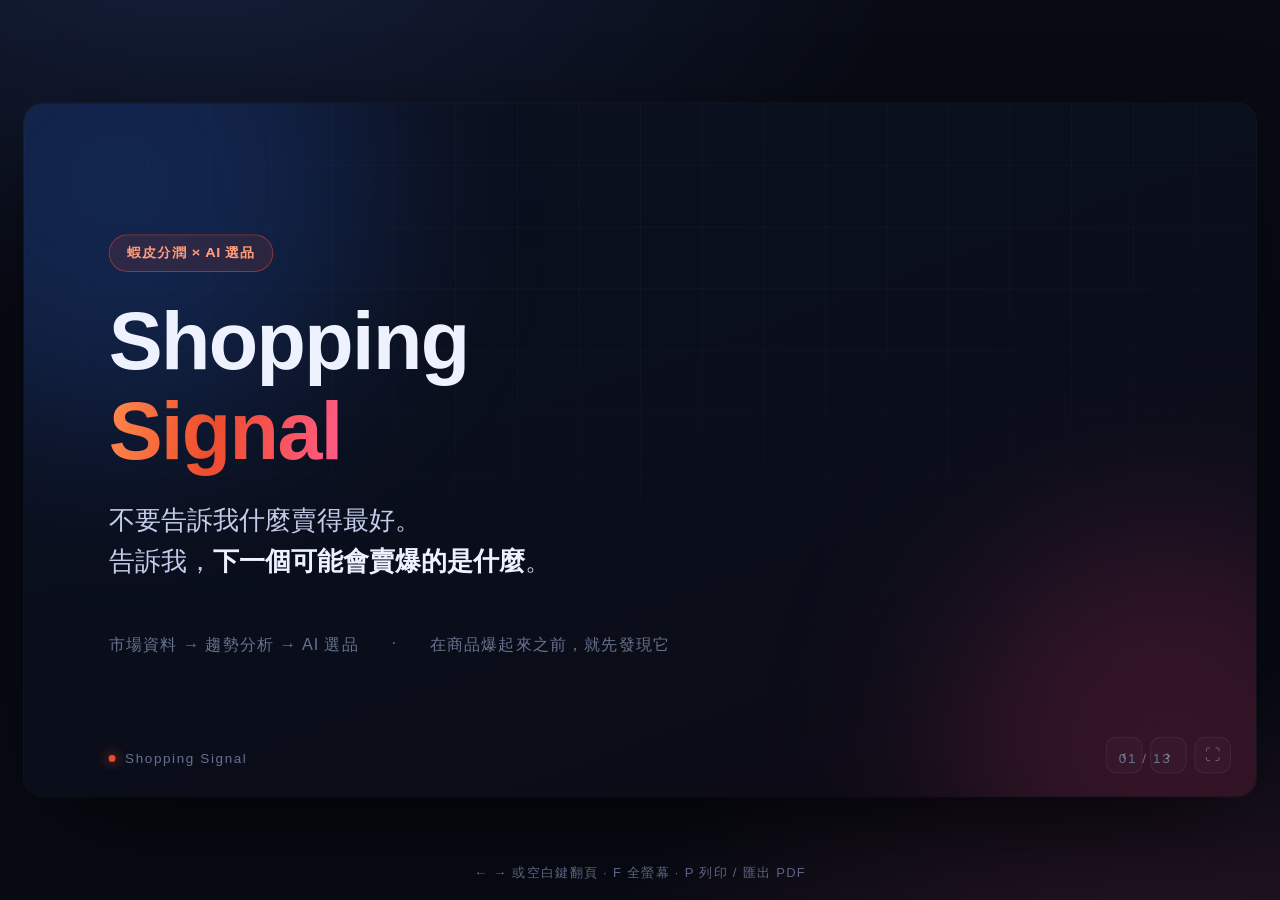
==== index.html @ 74508d76 "initial project" ====
<!DOCTYPE html>
<html lang="zh-Hant">
<head>
<meta charset="UTF-8">
<meta name="viewport" content="width=device-width, initial-scale=1.0">
<title>Shopping Signal — 在商品爆起來之前，就先發現它</title>
<style>
  :root{
    --ink:#080b14;
    --ink-2:#0f1424;
    --line:rgba(255,255,255,.10);
    --line-2:rgba(255,255,255,.18);
    --tx:#eef2ff;
    --tx-2:#9aa6c4;
    --tx-3:#66718d;
    --orange:#ee4d2d;
    --orange-2:#ff7a45;
    --cyan:#4cc9f0;
    --green:#3ddc97;
    --violet:#8b7bff;
    --gold:#ffc247;
  }
  *{margin:0;padding:0;box-sizing:border-box;}
  html,body{height:100%;}
  body{
    background:radial-gradient(1200px 700px at 15% -10%, #16203c 0%, transparent 60%),
               radial-gradient(1000px 600px at 90% 110%, #2a1526 0%, transparent 55%),
               var(--ink);
    color:var(--tx);
    font-family:"PingFang TC","Noto Sans TC","Microsoft JhengHei","Segoe UI",sans-serif;
    overflow:hidden;
    -webkit-font-smoothing:antialiased;
  }

  /* ================= 舞台縮放 ================= */
  #viewport{position:fixed;inset:0;display:grid;place-items:center;}
  #stage{
    position:relative;width:1280px;height:720px;
    transform-origin:center center;
    background:linear-gradient(160deg,#0b1120 0%,#0a0e1b 55%,#0d0a14 100%);
    border-radius:20px;
    overflow:hidden;
    box-shadow:0 40px 120px -30px rgba(0,0,0,.9), 0 0 0 1px rgba(255,255,255,.06);
  }

  /* 背景裝飾 */
  #stage::before{
    content:"";position:absolute;inset:0;pointer-events:none;
    background-image:linear-gradient(rgba(255,255,255,.028) 1px,transparent 1px),
                     linear-gradient(90deg,rgba(255,255,255,.028) 1px,transparent 1px);
    background-size:64px 64px;
    mask-image:radial-gradient(120% 100% at 50% 0%,#000 30%,transparent 85%);
    -webkit-mask-image:radial-gradient(120% 100% at 50% 0%,#000 30%,transparent 85%);
  }
  .glow{position:absolute;border-radius:50%;filter:blur(90px);pointer-events:none;opacity:.5;}
  .glow.a{width:520px;height:520px;left:-160px;top:-180px;background:#1b3a7a;}
  .glow.b{width:460px;height:460px;right:-140px;bottom:-180px;background:#5c1f3a;}

  /* ================= 投影片 ================= */
  .slide{
    position:absolute;inset:0;padding:74px 88px 84px;
    display:flex;flex-direction:column;justify-content:center;
    opacity:0;visibility:hidden;
    transform:translateY(24px) scale(.995);
    transition:opacity .45s ease, transform .6s cubic-bezier(.2,.8,.2,1), visibility .45s;
  }
  .slide.active{opacity:1;visibility:visible;transform:none;}
  .slide.active [data-anim]{animation:rise .62s cubic-bezier(.2,.8,.2,1) both;}
  @keyframes rise{from{opacity:0;transform:translateY(18px);}to{opacity:1;transform:none;}}
  [data-anim]{opacity:0;}

  /* 文字元件 */
  .kicker{
    display:inline-flex;align-items:center;gap:10px;
    font-size:15px;letter-spacing:.22em;color:var(--cyan);
    text-transform:uppercase;font-weight:600;margin-bottom:22px;
  }
  .kicker::before{content:"";width:26px;height:2px;background:var(--cyan);border-radius:2px;}
  h1{font-size:74px;line-height:1.1;letter-spacing:-.02em;font-weight:800;}
  h2{font-size:50px;line-height:1.2;letter-spacing:-.01em;font-weight:800;margin-bottom:18px;}
  h3{font-size:24px;font-weight:700;line-height:1.4;}
  p{font-size:22px;line-height:1.75;color:var(--tx-2);}
  .lead{font-size:26px;color:#cdd6f0;line-height:1.7;}
  .hl{color:var(--tx);font-weight:700;}
  .o{color:var(--orange-2);}
  .c{color:var(--cyan);}
  .g{color:var(--green);}
  .grad{background:linear-gradient(100deg,#ff8a4c,#ee4d2d 45%,#ff5c8a);-webkit-background-clip:text;background-clip:text;color:transparent;}
  .grad2{background:linear-gradient(100deg,#7ee0ff,#8b7bff);-webkit-background-clip:text;background-clip:text;color:transparent;}

  /* ================= 封面 ================= */
  .cover{align-items:flex-start;}
  .cover h1{font-size:84px;}
  .cover .sub{margin-top:26px;font-size:27px;color:#c3cdea;line-height:1.6;max-width:900px;}
  .badge{
    display:inline-block;padding:9px 18px;border-radius:999px;font-size:15px;font-weight:700;
    border:1px solid rgba(238,77,45,.5);background:rgba(238,77,45,.12);color:#ff9d7a;letter-spacing:.04em;
  }
  .cover .foot{margin-top:52px;display:flex;gap:34px;color:var(--tx-3);font-size:17px;letter-spacing:.05em;}

  /* ================= 分潤四步 ================= */
  .flow{display:flex;align-items:stretch;gap:0;margin-top:14px;}
  .step{
    flex:1;position:relative;padding:30px 24px;border-radius:18px;
    background:linear-gradient(180deg,rgba(255,255,255,.06),rgba(255,255,255,.015));
    border:1px solid var(--line);
  }
  .step .n{font-size:14px;font-weight:700;color:var(--tx-3);letter-spacing:.2em;margin-bottom:12px;}
  .step .t{font-size:25px;font-weight:800;margin-bottom:8px;}
  .step .d{font-size:16px;color:var(--tx-2);line-height:1.6;}
  .step.pay{background:linear-gradient(180deg,rgba(238,77,45,.22),rgba(238,77,45,.06));border-color:rgba(238,77,45,.45);}
  .arrow{display:grid;place-items:center;width:52px;color:var(--tx-3);font-size:24px;flex:0 0 52px;}

  /* ================= 卡片格 ================= */
  .grid{display:grid;gap:18px;margin-top:6px;}
  .g2{grid-template-columns:1fr 1fr;}
  .g3{grid-template-columns:repeat(3,1fr);}
  .g4{grid-template-columns:repeat(4,1fr);}
  .card{
    padding:26px 26px;border-radius:18px;border:1px solid var(--line);
    background:linear-gradient(180deg,rgba(255,255,255,.055),rgba(255,255,255,.012));
  }
  .card .ico{font-size:26px;margin-bottom:14px;display:block;}
  .card h3{margin-bottom:8px;font-size:22px;}
  .card p{font-size:16.5px;line-height:1.65;}
  .card.no .t{font-size:24px;font-weight:800;color:#ffb4a2;margin-bottom:8px;}
  .card.no p{font-size:16px;}

  .vs{display:grid;grid-template-columns:1fr 74px 1fr;align-items:center;gap:0;}
  .colbox{padding:28px;border-radius:18px;border:1px solid var(--line);background:rgba(255,255,255,.03);}
  .colbox.win{border-color:rgba(61,220,151,.4);background:linear-gradient(180deg,rgba(61,220,151,.12),rgba(61,220,151,.02));}
  .colbox h3{margin-bottom:16px;font-size:19px;letter-spacing:.06em;color:var(--tx-2);text-transform:uppercase;}
  .colbox.win h3{color:var(--green);}
  .chain{display:flex;flex-wrap:wrap;gap:10px;}
  .chip{padding:8px 14px;border-radius:10px;font-size:16px;background:rgba(255,255,255,.06);border:1px solid var(--line);color:#d6def5;}
  .chip.dim{color:var(--tx-3);background:transparent;border-style:dashed;}
  .chip.hot{background:rgba(238,77,45,.16);border-color:rgba(238,77,45,.45);color:#ffab8f;}
  .chip.ok{background:rgba(61,220,151,.14);border-color:rgba(61,220,151,.4);color:#8ff0c6;}

  /* ================= 訊號卡 ================= */
  .signal{
    margin-top:10px;display:grid;grid-template-columns:1.05fr 1fr;gap:22px;
  }
  .sig-left{
    padding:30px 32px;border-radius:20px;border:1px solid rgba(238,77,45,.35);
    background:linear-gradient(160deg,rgba(238,77,45,.16),rgba(255,255,255,.02));
  }
  .sig-left .tag{font-size:14px;letter-spacing:.2em;color:#ff9d7a;font-weight:700;margin-bottom:14px;}
  .sig-left .prod{font-size:38px;font-weight:800;margin-bottom:6px;}
  .sig-left .meta{font-size:17px;color:var(--tx-2);}
  .trend{margin-top:24px;display:flex;align-items:flex-end;gap:12px;}
  .trend .big{font-size:56px;font-weight:800;line-height:1;color:#ff8a5c;}
  .trend .unit{font-size:16px;color:var(--tx-2);padding-bottom:8px;line-height:1.4;}
  .sig-right{display:grid;gap:12px;}
  .sig-row{
    display:flex;align-items:center;gap:16px;padding:16px 20px;border-radius:14px;
    border:1px solid var(--line);background:rgba(255,255,255,.035);
  }
  .sig-row .em{font-size:22px;width:30px;text-align:center;}
  .sig-row .k{font-size:17px;color:var(--tx);flex:1;font-weight:600;}
  .sig-row .v{font-size:15.5px;font-weight:700;padding:5px 12px;border-radius:8px;white-space:nowrap;}
  .v.up{background:rgba(238,77,45,.18);color:#ff9d7a;}
  .v.good{background:rgba(61,220,151,.16);color:#8ff0c6;}
  .v.low{background:rgba(76,201,240,.15);color:#9fe4ff;}
  .v.fit{background:rgba(255,194,71,.16);color:#ffd98a;}
  .spark{margin-top:6px;}

  /* ================= 大標語 ================= */
  .statement{align-items:flex-start;justify-content:center;}
  .statement .q{font-size:60px;line-height:1.28;font-weight:800;letter-spacing:-.02em;}
  .statement .q .keep{color:var(--tx-3);font-weight:600;display:block;font-size:44px;margin-bottom:10px;}
  .rule{width:96px;height:6px;border-radius:6px;background:linear-gradient(90deg,var(--orange),var(--violet));margin:34px 0 0;}

  /* 時間軸 */
  .timeline{margin-top:18px;position:relative;height:300px;}
  .tl-axis{position:absolute;left:0;right:0;bottom:44px;height:1px;background:var(--line-2);}
  .tl-mark{position:absolute;bottom:0;transform:translateX(-50%);text-align:center;width:200px;}
  .tl-dot{width:14px;height:14px;border-radius:50%;margin:0 auto 26px;position:relative;top:-7px;}
  .tl-mark .lbl{font-size:16px;font-weight:700;color:#d6def5;margin-bottom:6px;}
  .tl-mark .sub{font-size:13.5px;color:var(--tx-3);line-height:1.5;}
  .tl-now .lbl{color:var(--green);}
  .tl-now .dot-ring{position:absolute;left:50%;transform:translateX(-50%);bottom:37px;width:38px;height:38px;border-radius:50%;border:2px solid rgba(61,220,151,.5);animation:pulse 2.2s infinite;}
  @keyframes pulse{0%{transform:translateX(-50%) scale(.7);opacity:.9}70%{transform:translateX(-50%) scale(1.5);opacity:0}100%{opacity:0}}

  /* 數字大視覺 */
  .bignum{display:flex;align-items:baseline;gap:18px;margin:6px 0 10px;}
  .bignum .n{font-size:110px;font-weight:800;line-height:.95;letter-spacing:-.03em;
    background:linear-gradient(100deg,#ffffff,#93a4cf);-webkit-background-clip:text;background-clip:text;color:transparent;}
  .bignum .u{font-size:24px;color:var(--tx-2);font-weight:600;}

  /* ================= 頁尾 / 進度 ================= */
  #bar{position:absolute;left:0;top:0;height:3px;background:linear-gradient(90deg,var(--orange),var(--violet),var(--cyan));width:0;transition:width .4s ease;z-index:30;}
  .hud{position:absolute;left:88px;right:88px;bottom:32px;display:flex;justify-content:space-between;
       align-items:center;font-size:14px;color:var(--tx-3);letter-spacing:.12em;z-index:20;}
  .hud .brand{display:flex;align-items:center;gap:10px;}
  .hud .dot{width:7px;height:7px;border-radius:50%;background:var(--orange);box-shadow:0 0 12px var(--orange);}
  #nav{position:absolute;right:26px;bottom:24px;display:flex;gap:8px;z-index:40;opacity:.35;transition:opacity .25s;}
  #nav:hover{opacity:1;}
  #nav button{
    width:38px;height:38px;border-radius:11px;border:1px solid var(--line-2);cursor:pointer;
    background:rgba(255,255,255,.06);color:var(--tx);font-size:16px;display:grid;place-items:center;
    transition:background .2s,transform .2s;
  }
  #nav button:hover{background:rgba(255,255,255,.16);transform:translateY(-1px);}
  #hint{position:fixed;left:50%;bottom:18px;transform:translateX(-50%);font-size:13px;color:#5a6382;letter-spacing:.1em;}

  /* 橫向長條對比 */
  .bars{display:grid;gap:16px;margin-top:8px;}
  .bar-row{display:grid;grid-template-columns:230px 1fr 92px;align-items:center;gap:20px;}
  .bar-row .nm{font-size:18px;font-weight:600;}
  .bar-track{height:16px;border-radius:9px;background:rgba(255,255,255,.07);overflow:hidden;}
  .bar-fill{height:100%;border-radius:9px;}
  .bar-row .vl{font-size:17px;font-weight:700;text-align:right;}

  /* ================= 列印 / 匯出 PDF：一頁一張投影片 ================= */
  @media print{
    @page{ size:1280px 720px; margin:0; }
    html,body{
      overflow:visible;background:#0b1120;width:1280px;
      -webkit-print-color-adjust:exact;print-color-adjust:exact;
    }
    #viewport{position:static;display:block;}
    #stage{
      transform:none !important;border-radius:0;box-shadow:none;
      width:1280px;height:auto;overflow:visible;
      background:linear-gradient(160deg,#0b1120 0%,#0a0e1b 55%,#0d0a14 100%);
      counter-reset:pg;
    }
    #stage::before{display:none;}
    .glow{display:none;}
    .slide{
      position:relative;inset:auto;display:flex;
      width:1280px;height:720px;padding:74px 88px 84px;
      opacity:1;visibility:visible;transform:none;
      background:radial-gradient(900px 520px at 12% -10%,rgba(27,58,122,.55) 0%,transparent 62%),
                 radial-gradient(760px 460px at 92% 112%,rgba(92,31,58,.5) 0%,transparent 58%),
                 linear-gradient(160deg,#0b1120 0%,#0a0e1b 55%,#0d0a14 100%);
      break-after:page;page-break-after:always;
      counter-increment:pg;
    }
    .slide:last-of-type{break-after:auto;page-break-after:auto;}
    .slide::after{
      content:"Shopping Signal  ·  " counter(pg,decimal-leading-zero) " / 13";
      position:absolute;left:88px;bottom:32px;
      font-size:14px;color:#66718d;letter-spacing:.12em;
    }
    [data-anim]{opacity:1 !important;animation:none !important;}
    .tl-now .dot-ring{display:none;}
    #nav,#hint,#bar,.hud{display:none;}
  }
</style>
</head>
<body>
<div id="viewport">
  <div id="stage">
    <div class="glow a"></div><div class="glow b"></div>
    <div id="bar"></div>

    <!-- ========== 1. 封面 ========== -->
    <section class="slide active cover">
      <div data-anim style="animation-delay:.02s"><span class="badge">蝦皮分潤 × AI 選品</span></div>
      <h1 data-anim style="animation-delay:.10s;margin-top:26px;">Shopping<br><span class="grad">Signal</span></h1>
      <p class="sub" data-anim style="animation-delay:.20s;">
        不要告訴我什麼賣得最好。<br>
        告訴我，<span class="hl">下一個可能會賣爆的是什麼</span>。
      </p>
      <div class="foot" data-anim style="animation-delay:.30s">
        <span>市場資料 → 趨勢分析 → AI 選品</span>
        <span>·</span>
        <span>在商品爆起來之前，就先發現它</span>
      </div>
    </section>

    <!-- ========== 2. 蝦皮分潤是什麼 ========== -->
    <section class="slide">
      <div class="kicker" data-anim style="animation-delay:.02s">01 / 什麼是蝦皮分潤</div>
      <h2 data-anim style="animation-delay:.08s">概念其實很簡單：<span class="grad">分享，就能分潤</span></h2>
      <div class="flow">
        <div class="step" data-anim style="animation-delay:.16s">
          <div class="n">STEP 1</div><div class="t">找到商品</div>
          <div class="d">從蝦皮海量商品中，挑出你要推的東西。</div>
        </div>
        <div class="arrow" data-anim style="animation-delay:.22s">→</div>
        <div class="step" data-anim style="animation-delay:.24s">
          <div class="n">STEP 2</div><div class="t">分享商品</div>
          <div class="d">透過社群、短影音、網站、部落格分享出去。</div>
        </div>
        <div class="arrow" data-anim style="animation-delay:.30s">→</div>
        <div class="step" data-anim style="animation-delay:.32s">
          <div class="n">STEP 3</div><div class="t">消費者購買</div>
          <div class="d">消費者透過你的推廣連結完成訂單。</div>
        </div>
        <div class="arrow" data-anim style="animation-delay:.38s">→</div>
        <div class="step pay" data-anim style="animation-delay:.40s">
          <div class="n">STEP 4</div><div class="t o">獲得分潤</div>
          <div class="d">符合條件的訂單，就能拿到佣金。</div>
        </div>
      </div>
      <p data-anim style="animation-delay:.50s;margin-top:30px;font-size:19px;">
        你不需要自己進貨、不需要囤貨，也不需要處理出貨與客服 —— 只要<span class="hl">把好商品分享給對的人</span>。
      </p>
    </section>

    <!-- ========== 3. 你不用做的事 ========== -->
    <section class="slide">
      <div class="kicker" data-anim style="animation-delay:.02s">01 / 入場門檻</div>
      <h2 data-anim style="animation-delay:.08s">這門生意，<span class="c">沒有倉庫問題</span></h2>
      <div class="grid g4" style="margin-top:10px;">
        <div class="card no" data-anim style="animation-delay:.14s"><span class="ico">📦</span><div class="t">不用進貨</div><p>沒有前期備貨資金壓力。</p></div>
        <div class="card no" data-anim style="animation-delay:.20s"><span class="ico">🏬</span><div class="t">不用囤貨</div><p>不用租空間、不承擔庫存風險。</p></div>
        <div class="card no" data-anim style="animation-delay:.26s"><span class="ico">🚚</span><div class="t">不用出貨</div><p>物流與包裝都是平台的事。</p></div>
        <div class="card no" data-anim style="animation-delay:.32s"><span class="ico">💬</span><div class="t">不用客服</div><p>退換貨、售後不用你出面。</p></div>
      </div>
      <div class="colbox win" data-anim style="animation-delay:.40s;margin-top:26px;padding:24px 28px;">
        <h3 style="margin-bottom:10px;">你真正要做的事</h3>
        <p style="font-size:21px;color:#d8f6ea;">選對商品 ，然後把它變成<span class="hl">有人想看、想買的內容</span>。</p>
      </div>
    </section>

    <!-- ========== 4. 真正的困難 ========== -->
    <section class="slide">
      <div class="kicker" data-anim style="animation-delay:.02s">02 / 真正的問題</div>
      <h2 data-anim style="animation-delay:.08s">但真正困難的，<br>不是「分享連結」</h2>
      <p class="lead" data-anim style="animation-delay:.18s;margin-top:16px;">
        蝦皮上有<span class="hl">大量商品</span>，而且每天都在增加。
      </p>
      <div class="bignum" data-anim style="animation-delay:.28s">
        <span class="n">數百 · 上千</span>
        <span class="u">同樣都是藍牙耳機，就有這麼多選擇</span>
      </div>
      <div class="grid g3" style="margin-top:12px;">
        <div class="card" data-anim style="animation-delay:.36s"><p>同樣的關鍵字，<br>每個人搜到的結果都不一樣。</p></div>
        <div class="card" data-anim style="animation-delay:.42s"><p>銷量、價格、佣金、評價，<br>隨時都在變動。</p></div>
        <div class="card" data-anim style="animation-delay:.48s"><p>你花在「挑選」的時間，<br>比做內容還多。</p></div>
      </div>
    </section>

    <!-- ========== 5. 到底要推哪一個 ========== -->
    <section class="slide">
      <div class="kicker" data-anim style="animation-delay:.02s">02 / 真正的問題</div>
      <h2 data-anim style="animation-delay:.08s">所以真正的問題是：<span class="grad">到底要推哪一個？</span></h2>
      <p data-anim style="animation-delay:.16s;font-size:20px;margin-bottom:8px;">每一次選品，其實都在回答這幾個判斷題。</p>
      <div class="grid g3">
        <div class="card" data-anim style="animation-delay:.20s"><span class="ico">🔥</span><h3>哪些正在變熱門？</h3><p>最近的討論與搜尋熱度往哪走。</p></div>
        <div class="card" data-anim style="animation-delay:.25s"><span class="ico">📈</span><h3>哪些銷量在快速成長？</h3><p>不是「賣很多」，而是「正在加速」。</p></div>
        <div class="card" data-anim style="animation-delay:.30s"><span class="ico">🏷️</span><h3>哪些價格有競爭力？</h3><p>同類型商品中，值不值得被推薦。</p></div>
        <div class="card" data-anim style="animation-delay:.35s"><span class="ico">💰</span><h3>哪些佣金值得推？</h3><p>分潤條件好不好，決定投入的價值。</p></div>
        <div class="card" data-anim style="animation-delay:.40s"><span class="ico">⚔️</span><h3>哪些競爭還沒那麼激烈？</h3><p>有多少創作者已經在搶同一個品。</p></div>
        <div class="card" data-anim style="animation-delay:.45s"><span class="ico">🔎</span><h3>現在大家在搜尋什麼？</h3><p>需求正在形成，還是已經飽和。</p></div>
      </div>
    </section>

    <!-- ========== 6. 盲點 ========== -->
    <section class="slide">
      <div class="kicker" data-anim style="animation-delay:.02s">03 / 常見盲點</div>
      <h2 data-anim style="animation-delay:.08s">挑「目前賣最多的商品」<br>等於<span class="o">直接走進紅海</span></h2>
      <div class="vs" style="margin-top:6px;">
        <div class="colbox" data-anim style="animation-delay:.18s">
          <h3>跟著排行榜走</h3>
          <div class="chain">
            <span class="chip dim">已經很多人推</span>
            <span class="chip dim">內容同質化</span>
            <span class="chip dim">流量成本高</span>
            <span class="chip dim">只能拚價格</span>
          </div>
          <p style="margin-top:18px;font-size:17px;">你看到它很熱的時候，競爭者早就都到了。</p>
        </div>
        <div class="arrow" data-anim style="animation-delay:.26s">→</div>
        <div class="colbox win" data-anim style="animation-delay:.30s">
          <h3>看趨勢找機會</h3>
          <div class="chain">
            <span class="chip ok">熱度剛起</span>
            <span class="chip ok">供給還少</span>
            <span class="chip ok">內容還沒人做</span>
            <span class="chip ok">分潤條件好</span>
          </div>
          <p style="margin-top:18px;font-size:17px;">在別人還在觀望時，你已經先卡好位置。</p>
        </div>
      </div>
      <p data-anim style="animation-delay:.40s;margin-top:26px;font-size:22px;color:#cdd6f0;">
        真正有價值的是：<span class="g hl">在商品爆起來之前，就先發現它。</span>
      </p>
    </section>

    <!-- ========== 7. 時間軸 ========== -->
    <section class="slide">
      <div class="kicker" data-anim style="animation-delay:.02s">03 / 時機</div>
      <h2 data-anim style="animation-delay:.08s">爆紅之前，有一段<span class="g">沒人注意的黃金期</span></h2>
      <div class="timeline" data-anim style="animation-delay:.16s">
        <svg viewBox="0 0 1000 300" preserveAspectRatio="none" style="position:absolute;left:0;top:0;width:100%;height:300px;">
          <defs>
            <linearGradient id="curve" x1="0" y1="0" x2="1" y2="0">
              <stop offset="0%" stop-color="#4cc9f0" stop-opacity=".25"/>
              <stop offset="45%" stop-color="#3ddc97"/>
              <stop offset="100%" stop-color="#ee4d2d"/>
            </linearGradient>
            <linearGradient id="fill" x1="0" y1="0" x2="0" y2="1">
              <stop offset="0%" stop-color="#3ddc97" stop-opacity=".28"/>
              <stop offset="100%" stop-color="#3ddc97" stop-opacity="0"/>
            </linearGradient>
          </defs>
          <path d="M0,268 C160,262 250,240 380,214 C500,190 560,120 700,74 C810,38 900,22 1000,14 L1000,290 L0,290 Z" fill="url(#fill)"/>
          <path d="M0,268 C160,262 250,240 380,214 C500,190 560,120 700,74 C810,38 900,22 1000,14"
                fill="none" stroke="url(#curve)" stroke-width="4" stroke-linecap="round"/>
        </svg>
        <div class="tl-axis"></div>
        <div class="tl-mark" style="left:14%;">
          <div class="tl-dot" style="background:#4a5570;"></div>
          <div class="lbl">沒人討論</div><div class="sub">需求還沒成形</div>
        </div>
        <div class="tl-mark tl-now" style="left:40%;">
          <div class="dot-ring"></div>
          <div class="tl-dot" style="background:var(--green);box-shadow:0 0 18px var(--green);"></div>
          <div class="lbl">悄悄升溫 ← 你在這裡</div><div class="sub">熱度上升、競爭還低</div>
        </div>
        <div class="tl-mark" style="left:70%;">
          <div class="tl-dot" style="background:var(--gold);"></div>
          <div class="lbl">開始爆紅</div><div class="sub">內容紅利快速放大</div>
        </div>
        <div class="tl-mark" style="left:94%;">
          <div class="tl-dot" style="background:var(--orange);"></div>
          <div class="lbl">人人都在推</div><div class="sub">只剩價格競爭</div>
        </div>
      </div>
      <p data-anim style="animation-delay:.30s;font-size:20px;">
        選品的價值，不在於「現在多熱」，而在於<span class="hl">你在曲線的哪一段進場</span>。
      </p>
    </section>

    <!-- ========== 8. Shopping Signal 是什麼 ========== -->
    <section class="slide">
      <div class="kicker" data-anim style="animation-delay:.02s">04 / 解法</div>
      <h2 data-anim style="animation-delay:.08s">Shopping Signal：<br>讓 AI 幫你找出<span class="grad2">值得推的商品</span></h2>
      <div class="grid g2" style="margin-top:10px;">
        <div class="card" data-anim style="animation-delay:.18s">
          <span class="ico">🔍</span><h3>它不只是搜尋蝦皮商品</h3>
          <p>如果只是把商品列出來，你還是得自己做判斷。</p>
        </div>
        <div class="card" data-anim style="animation-delay:.24s">
          <span class="ico">📡</span><h3>它把資料轉換成訊號</h3>
          <p>把大量商品資料，變成<span class="hl">可以採取行動的訊號</span>。</p>
        </div>
      </div>
      <div class="colbox win" data-anim style="animation-delay:.32s;margin-top:22px;padding:26px 30px;">
        <div class="chain">
          <span class="chip">商品資料</span><span class="chip">趨勢變化</span><span class="chip">銷量成長</span>
          <span class="chip">價格定位</span><span class="chip">分潤條件</span><span class="chip">競爭密度</span>
          <span class="chip hot">→ 可執行的選品建議</span>
        </div>
      </div>
    </section>

    <!-- ========== 9. 訊號長什麼樣 ========== -->
    <section class="slide">
      <div class="kicker" data-anim style="animation-delay:.02s">04 / 訊號長什麼樣</div>
      <h2 data-anim style="animation-delay:.08s;font-size:42px;">例如系統發現：<span class="hl">這個品近 7 天熱度快速上升</span></h2>
      <div class="signal">
        <div class="sig-left" data-anim style="animation-delay:.16s">
          <div class="tag">TRENDING SIGNAL</div>
          <div class="prod">折疊式隨身風扇</div>
          <div class="meta">近 7 天熱度快速上升</div>
          <div class="trend">
            <span class="big">↑ 42%</span>
            <span class="unit">7 日熱度成長<br>同類商品平均 +6%</span>
          </div>
          <svg class="spark" viewBox="0 0 320 70" preserveAspectRatio="none" style="width:100%;height:70px;margin-top:14px;">
            <defs><linearGradient id="sg" x1="0" y1="0" x2="1" y2="0">
              <stop offset="0%" stop-color="#ff7a45" stop-opacity=".3"/><stop offset="100%" stop-color="#ff7a45"/>
            </linearGradient></defs>
            <path d="M0,60 C40,58 60,50 90,44 C130,36 150,40 180,28 C215,14 250,16 320,4"
                  fill="none" stroke="url(#sg)" stroke-width="3.5" stroke-linecap="round"/>
          </svg>
        </div>
        <div class="sig-right">
          <div class="sig-row" data-anim style="animation-delay:.24s"><span class="em">🔥</span><span class="k">Trending</span><span class="v up">↑ 42%</span></div>
          <div class="sig-row" data-anim style="animation-delay:.29s"><span class="em">📈</span><span class="k">銷量持續成長</span><span class="v up">加速中</span></div>
          <div class="sig-row" data-anim style="animation-delay:.34s"><span class="em">💰</span><span class="k">分潤條件良好</span><span class="v good">值得推</span></div>
          <div class="sig-row" data-anim style="animation-delay:.39s"><span class="em">⚔️</span><span class="k">推廣競爭仍低</span><span class="v low">低</span></div>
          <div class="sig-row" data-anim style="animation-delay:.44s"><span class="em">🎯</span><span class="k">適合短影音內容</span><span class="v fit">高契合</span></div>
        </div>
      </div>
      <p data-anim style="animation-delay:.52s;margin-top:22px;font-size:20px;">
        你看到的就不再只是一堆商品，而是 —— <span class="g hl">現在什麼值得推。</span>
      </p>
    </section>

    <!-- ========== 10. 選品判斷可視化 ========== -->
    <section class="slide">
      <div class="kicker" data-anim style="animation-delay:.02s">04 / 為什麼是訊號</div>
      <h2 data-anim style="animation-delay:.08s">把「靠感覺」的判斷，變成<span class="c">看得見的分數</span></h2>
      <div class="bars">
        <div class="bar-row" data-anim style="animation-delay:.16s">
          <span class="nm">🔥 搜尋 / 討論熱度</span>
          <span class="bar-track"><span class="bar-fill" style="width:42%;background:linear-gradient(90deg,#ff7a45,#ee4d2d);"></span></span>
          <span class="vl o">上升中</span>
        </div>
        <div class="bar-row" data-anim style="animation-delay:.22s">
          <span class="nm">📈 銷量成長動能</span>
          <span class="bar-track"><span class="bar-fill" style="width:58%;background:linear-gradient(90deg,#7ee0ff,#4cc9f0);"></span></span>
          <span class="vl c">強</span>
        </div>
        <div class="bar-row" data-anim style="animation-delay:.28s">
          <span class="nm">💰 分潤吸引力</span>
          <span class="bar-track"><span class="bar-fill" style="width:74%;background:linear-gradient(90deg,#8ff0c6,#3ddc97);"></span></span>
          <span class="vl g">高</span>
        </div>
        <div class="bar-row" data-anim style="animation-delay:.34s">
          <span class="nm">⚔️ 推廣競爭密度</span>
          <span class="bar-track"><span class="bar-fill" style="width:22%;background:linear-gradient(90deg,#8b7bff,#5b4bd6);"></span></span>
          <span class="vl" style="color:#b3a8ff;">低</span>
        </div>
        <div class="bar-row" data-anim style="animation-delay:.40s">
          <span class="nm">🎯 內容契合度</span>
          <span class="bar-track"><span class="bar-fill" style="width:81%;background:linear-gradient(90deg,#ffd98a,#ffc247);"></span></span>
          <span class="vl" style="color:#ffd98a;">高</span>
        </div>
      </div>
      <p data-anim style="animation-delay:.50s;margin-top:26px;font-size:20px;">
        五個維度交叉檢查，才能回答「<span class="hl">現在什麼值得推</span>」，而不是「什麼已經很紅」。
      </p>
    </section>

    <!-- ========== 11. 流程對比 ========== -->
    <section class="slide">
      <div class="kicker" data-anim style="animation-delay:.02s">05 / 從找商品到找機會</div>
      <h2 data-anim style="animation-delay:.08s">同一件事，<span class="grad2">兩種做法</span></h2>
      <div class="vs" style="margin-top:10px;">
        <div class="colbox" data-anim style="animation-delay:.18s">
          <h3>傳統做法</h3>
          <div class="chain">
            <span class="chip dim">逛蝦皮</span><span class="chip dim">找商品</span><span class="chip dim">看銷量</span>
            <span class="chip dim">猜什麼會賣</span><span class="chip dim">做內容</span><span class="chip dim">放分潤連結</span>
          </div>
          <p style="margin-top:18px;font-size:17px;">每一步都靠直覺，錯了要等訂單才知道。</p>
        </div>
        <div class="arrow" data-anim style="animation-delay:.26s">→</div>
        <div class="colbox win" data-anim style="animation-delay:.30s">
          <h3>Shopping Signal</h3>
          <div class="chain">
            <span class="chip ok">市場資料</span><span class="chip ok">趨勢分析</span><span class="chip ok">AI 選品</span>
            <span class="chip ok">發現機會</span><span class="chip ok">產生內容</span><span class="chip ok">分潤變現</span>
          </div>
          <p style="margin-top:18px;font-size:17px;">先有訊號，再決定投入 —— 選品變成有依據的決策。</p>
        </div>
      </div>
    </section>

    <!-- ========== 12. 核心概念 ========== -->
    <section class="slide statement">
      <div class="kicker" data-anim style="animation-delay:.02s">核心概念</div>
      <div class="q" data-anim style="animation-delay:.12s">
        <span class="keep">不要告訴我什麼賣得最好。</span>
        告訴我，<span class="grad">下一個可能會賣爆的是什麼。</span>
      </div>
      <div class="rule" data-anim style="animation-delay:.30s"></div>
      <p data-anim style="animation-delay:.38s;margin-top:28px;font-size:21px;">
        讓選品不再只靠感覺，而是透過市場訊號，找到<span class="hl">正在上升、值得推、而且有機會賺錢</span>的商品。
      </p>
    </section>

    <!-- ========== 13. 收尾 ========== -->
    <section class="slide">
      <div class="kicker" data-anim style="animation-delay:.02s">Shopping Signal</div>
      <h2 data-anim style="animation-delay:.08s;font-size:56px;">從「找商品」<br>變成「<span class="grad">找機會</span>」</h2>
      <div class="grid g3" style="margin-top:22px;">
        <div class="card" data-anim style="animation-delay:.18s"><span class="ico">📡</span><h3>看懂訊號</h3><p>熱度、銷量、佣金、競爭、內容契合度。</p></div>
        <div class="card" data-anim style="animation-delay:.24s"><span class="ico">⚡</span><h3>提早進場</h3><p>在商品爆紅之前，就先卡好內容位置。</p></div>
        <div class="card" data-anim style="animation-delay:.30s"><span class="ico">💸</span><h3>穩定變現</h3><p>把選品判斷，變成可重複的分潤流程。</p></div>
      </div>
      <div data-anim style="animation-delay:.42s;margin-top:38px;display:flex;align-items:center;gap:22px;">
        <span class="badge" style="font-size:16px;padding:12px 22px;">現在什麼值得推？</span>
        <span style="color:var(--tx-3);font-size:19px;">讓市場資料回答，而不是靠運氣。</span>
      </div>
    </section>

    <div class="hud">
      <div class="brand"><span class="dot"></span><span>Shopping Signal</span></div>
      <div id="counter">01 / 13</div>
    </div>

    <div id="nav">
      <button id="prev" title="上一頁 ←">‹</button>
      <button id="next" title="下一頁 → / 空白鍵">›</button>
      <button id="full" title="全螢幕 F">⛶</button>
    </div>
  </div>
</div>
<div id="hint">← → 或空白鍵翻頁 · F 全螢幕 · P 列印 / 匯出 PDF</div>

<script>
(function(){
  const stage   = document.getElementById('stage');
  const slides  = Array.from(document.querySelectorAll('.slide'));
  const counter = document.getElementById('counter');
  const bar     = document.getElementById('bar');
  let i = 0;

  /* ---- 縮放舞台：維持 16:9，塞滿視窗 ---- */
  function fit(){
    const pad = 24;
    const s = Math.min((innerWidth - pad*2)/1280, (innerHeight - pad*2)/720);
    stage.style.transform = 'scale(' + s + ')';
  }
  addEventListener('resize', fit);
  fit();

  /* ---- 頁碼 & 進度條 ---- */
  function pad2(n){ return n < 10 ? '0' + n : '' + n; }
  function render(){
    slides.forEach((s, k) => s.classList.toggle('active', k === i));
    // 重播進場動畫
    slides[i].querySelectorAll('[data-anim]').forEach(el => {
      const d = el.style.animationDelay;
      el.style.animation = 'none';
      void el.offsetWidth;
      el.style.animation = '';
      el.style.animationDelay = d;
    });
    counter.textContent = pad2(i+1) + ' / ' + pad2(slides.length);
    bar.style.width = ((i)/(slides.length-1)*100) + '%';
  }
  function go(n){
    const t = Math.max(0, Math.min(slides.length-1, n));
    if (t === i) return;
    i = t; render();
    try { history.replaceState(null, '', '#' + (i+1)); } catch(_){}
  }
  const next = () => go(i+1), prev = () => go(i-1);

  /* ---- 鍵盤 ---- */
  addEventListener('keydown', e => {
    if (e.key === 'ArrowRight' || e.key === 'ArrowDown' || e.key === ' ' || e.key === 'PageDown' || e.key === 'Enter'){ e.preventDefault(); next(); }
    else if (e.key === 'ArrowLeft' || e.key === 'ArrowUp' || e.key === 'PageUp' || e.key === 'Backspace'){ e.preventDefault(); prev(); }
    else if (e.key === 'Home'){ go(0); }
    else if (e.key === 'End'){ go(slides.length-1); }
    else if (e.key === 'f' || e.key === 'F'){ toggleFull(); }
    else if (e.key === 'p' || e.key === 'P'){ print(); }
    else if (/^[0-9]$/.test(e.key)){ go(parseInt(e.key,10) - 1); }
  });

  /* ---- 滑鼠 / 觸控 ---- */
  document.getElementById('next').onclick = next;
  document.getElementById('prev').onclick = prev;
  function toggleFull(){
    if (document.fullscreenElement) document.exitFullscreen();
    else document.documentElement.requestFullscreen && document.documentElement.requestFullscreen();
  }
  document.getElementById('full').onclick = toggleFull;

  let x0 = null;
  addEventListener('touchstart', e => x0 = e.touches[0].clientX, {passive:true});
  addEventListener('touchend', e => {
    if (x0 === null) return;
    const dx = e.changedTouches[0].clientX - x0;
    if (Math.abs(dx) > 50) (dx < 0 ? next : prev)();
    x0 = null;
  }, {passive:true});

  /* ---- 網址帶 #5 可直接跳到第 5 頁 ---- */
  const h = parseInt((location.hash || '').replace('#',''), 10);
  if (h >= 1 && h <= slides.length) i = h - 1;
  render();
})();
</script>
</body>
</html>
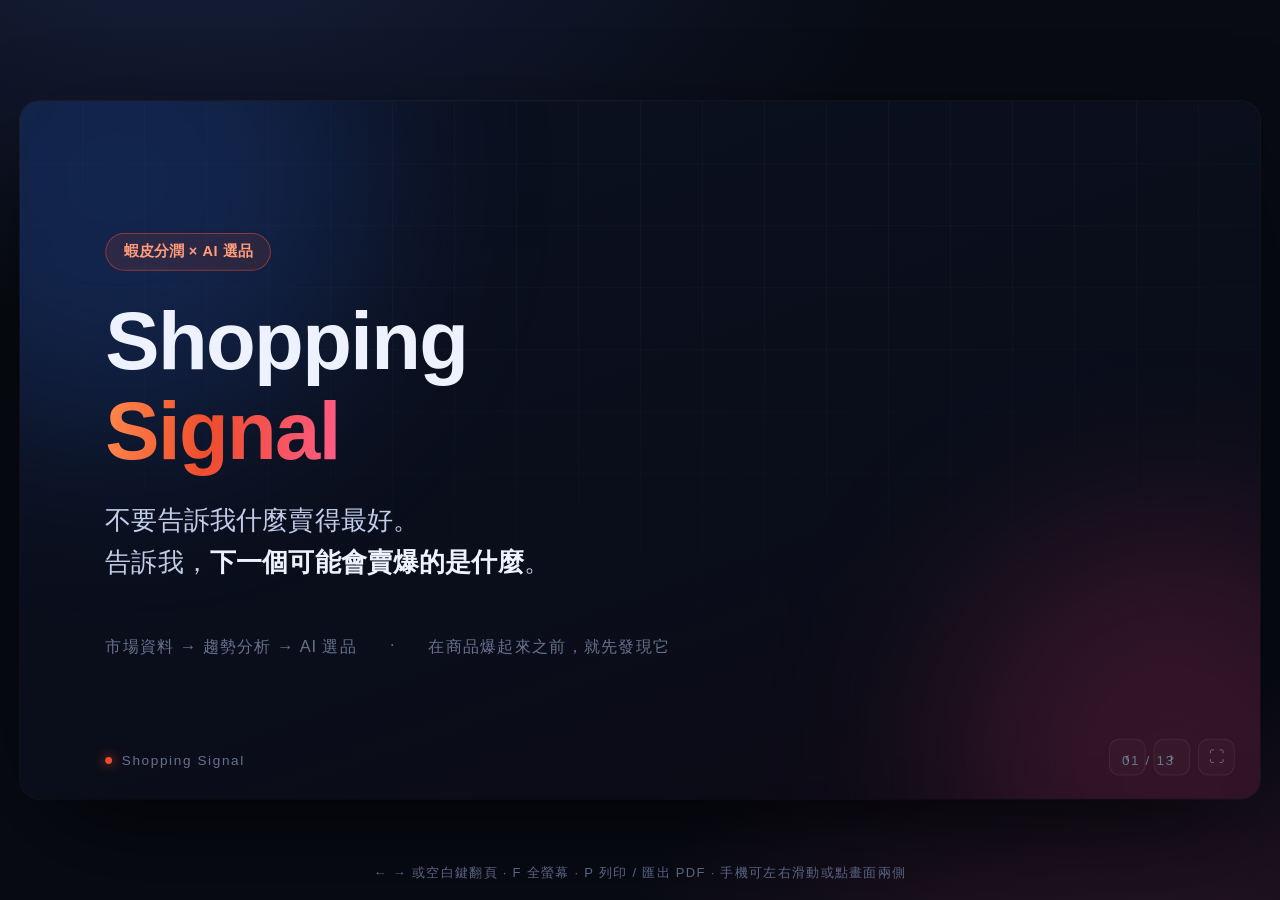
==== commit 64cbd6d4: "fix(mobile): 內容不再依賴 CSS animation 揭露，避免手機全黑；加強視窗縮放與觸控翻頁" ====
--- a/index.html
+++ b/index.html
@@ -1,8 +1,21 @@
 <!DOCTYPE html>
 <html lang="zh-Hant">
 <head>
+<!-- JS 可用時才開啟淡入效果；若 JS 失效，內容仍完整可見（不會全黑） -->
+<script>document.documentElement.className += ' js';</script>
 <meta charset="UTF-8">
-<meta name="viewport" content="width=device-width, initial-scale=1.0">
+<meta name="viewport" content="width=device-width, initial-scale=1.0, viewport-fit=cover">
+<meta name="theme-color" content="#080b14">
+<meta name="description" content="Shopping Signal — 用市場訊號找出下一個可能會賣爆的商品。">
+<meta name="apple-mobile-web-app-capable" content="yes">
+<meta name="mobile-web-app-capable" content="yes">
+<meta name="apple-mobile-web-app-status-bar-style" content="black-translucent">
+<meta name="apple-mobile-web-app-title" content="Shopping Signal">
+<meta property="og:title" content="Shopping Signal — 在商品爆起來之前，就先發現它">
+<meta property="og:description" content="不要告訴我什麼賣得最好。告訴我，下一個可能會賣爆的是什麼。">
+<meta property="og:type" content="website">
+<link rel="icon" href="data:image/svg+xml,%3Csvg xmlns='http://www.w3.org/2000/svg' viewBox='0 0 64 64'%3E%3Crect width='64' height='64' rx='14' fill='%23080b14'/%3E%3Cpath d='M12 42 L26 30 L38 36 L52 18' fill='none' stroke='%23ee4d2d' stroke-width='7' stroke-linecap='round' stroke-linejoin='round'/%3E%3C/svg%3E">
+<link rel="apple-touch-icon" href="data:image/svg+xml,%3Csvg xmlns='http://www.w3.org/2000/svg' viewBox='0 0 64 64'%3E%3Crect width='64' height='64' rx='14' fill='%23080b14'/%3E%3Cpath d='M12 42 L26 30 L38 36 L52 18' fill='none' stroke='%23ee4d2d' stroke-width='7' stroke-linecap='round' stroke-linejoin='round'/%3E%3C/svg%3E">
 <title>Shopping Signal — 在商品爆起來之前，就先發現它</title>
 <style>
   :root{
@@ -56,18 +69,37 @@
   .glow.a{width:520px;height:520px;left:-160px;top:-180px;background:#1b3a7a;}
   .glow.b{width:460px;height:460px;right:-140px;bottom:-180px;background:#5c1f3a;}
 
-  /* ================= 投影片 ================= */
+  /* ================= 投影片 =================
+     重要：內容一律「預設可見」，動畫只是加分。
+     舊版把可見性交給 CSS animation（opacity:0 + fill both），
+     在手機（WebKit / 低耗電模式 / 內建瀏覽器 webview）動畫被停用或
+     重播失敗時，整頁就會變全黑。現在改為 .js 旗標 + JS 加 class。 */
   .slide{
     position:absolute;inset:0;padding:74px 88px 84px;
     display:flex;flex-direction:column;justify-content:center;
-    opacity:0;visibility:hidden;
-    transform:translateY(24px) scale(.995);
+    opacity:1;visibility:visible;transform:none;
     transition:opacity .45s ease, transform .6s cubic-bezier(.2,.8,.2,1), visibility .45s;
   }
-  .slide.active{opacity:1;visibility:visible;transform:none;}
-  .slide.active [data-anim]{animation:rise .62s cubic-bezier(.2,.8,.2,1) both;}
-  @keyframes rise{from{opacity:0;transform:translateY(18px);}to{opacity:1;transform:none;}}
-  [data-anim]{opacity:0;}
+  /* 只有在 JS 正常執行時，才啟用「換頁淡入」效果 */
+  .js .slide{opacity:0;visibility:hidden;transform:translateY(24px) scale(.995);}
+  .js .slide.active{opacity:1;visibility:visible;transform:none;}
+
+  /* 內容元件：預設看得見，未進場（.in 尚未加上）才暫時隱藏 */
+  [data-anim]{opacity:1;transform:none;
+    transition:opacity .5s ease, transform .6s cubic-bezier(.2,.8,.2,1);}
+  .js .slide.active [data-anim]:not(.in){opacity:0;transform:translateY(18px);}
+
+  /* 若使用者系統設定「減少動態效果」，直接全部顯示、不做位移 */
+  @media (prefers-reduced-motion: reduce){
+    [data-anim]{transition:none !important;}
+    .js .slide.active [data-anim]:not(.in){opacity:1;transform:none;}
+  }
+
+  /* 漸層文字若不被支援，退回單色，避免文字變透明看不到 */
+  @supports not ((-webkit-background-clip:text) or (background-clip:text)){
+    .grad,.bignum .n{color:#ff8a4c !important;background:none !important;}
+    .grad2{color:#8b7bff !important;background:none !important;}
+  }
 
   /* 文字元件 */
   .kicker{
@@ -202,7 +234,16 @@
     transition:background .2s,transform .2s;
   }
   #nav button:hover{background:rgba(255,255,255,.16);transform:translateY(-1px);}
-  #hint{position:fixed;left:50%;bottom:18px;transform:translateX(-50%);font-size:13px;color:#5a6382;letter-spacing:.1em;}
+  #hint{position:fixed;left:50%;bottom:18px;transform:translateX(-50%);font-size:13px;color:#5a6382;letter-spacing:.1em;text-align:center;padding:0 16px;}
+
+  /* 手機直向提示：建議轉橫向 */
+  #rotate{display:none;position:fixed;left:50%;bottom:44px;transform:translateX(-50%);
+    font-size:13px;letter-spacing:.08em;color:#8b96b5;background:rgba(255,255,255,.07);
+    border:1px solid var(--line-2);border-radius:999px;padding:9px 18px;z-index:60;white-space:nowrap;}
+  @media (orientation:portrait) and (max-width:900px){
+    #rotate{display:block;}
+    #hint{bottom:8px;font-size:12px;}
+  }
 
   /* 橫向長條對比 */
   .bars{display:grid;gap:16px;margin-top:8px;}
@@ -228,10 +269,10 @@
     }
     #stage::before{display:none;}
     .glow{display:none;}
-    .slide{
+    .slide,.js .slide{
       position:relative;inset:auto;display:flex;
       width:1280px;height:720px;padding:74px 88px 84px;
-      opacity:1;visibility:visible;transform:none;
+      opacity:1 !important;visibility:visible !important;transform:none !important;
       background:radial-gradient(900px 520px at 12% -10%,rgba(27,58,122,.55) 0%,transparent 62%),
                  radial-gradient(760px 460px at 92% 112%,rgba(92,31,58,.5) 0%,transparent 58%),
                  linear-gradient(160deg,#0b1120 0%,#0a0e1b 55%,#0d0a14 100%);
@@ -244,9 +285,9 @@
       position:absolute;left:88px;bottom:32px;
       font-size:14px;color:#66718d;letter-spacing:.12em;
     }
-    [data-anim]{opacity:1 !important;animation:none !important;}
+    [data-anim]{opacity:1 !important;transform:none !important;animation:none !important;transition:none !important;}
     .tl-now .dot-ring{display:none;}
-    #nav,#hint,#bar,.hud{display:none;}
+    #nav,#hint,#bar,#rotate,.hud{display:none;}
   }
 </style>
 </head>
@@ -585,37 +626,67 @@
     </div>
   </div>
 </div>
-<div id="hint">← → 或空白鍵翻頁 · F 全螢幕 · P 列印 / 匯出 PDF</div>
+<div id="hint">← → 或空白鍵翻頁 · F 全螢幕 · P 列印 / 匯出 PDF · 手機可左右滑動或點畫面兩側</div>
+<div id="rotate">↻ 建議轉成橫向，或加「主畫面」後全螢幕簡報</div>
 
 <script>
 (function(){
+  const root    = document.documentElement;
   const stage   = document.getElementById('stage');
   const slides  = Array.from(document.querySelectorAll('.slide'));
   const counter = document.getElementById('counter');
   const bar     = document.getElementById('bar');
   let i = 0;
 
-  /* ---- 縮放舞台：維持 16:9，塞滿視窗 ---- */
+  /* ---- 任何 JS 錯誤都退回「全部可見」的靜態模式，絕不讓畫面變黑 ---- */
+  function fallback(){
+    root.classList.remove('js');
+    slides.forEach(s => s.classList.add('active'));
+  }
+  addEventListener('error', fallback);
+
+  /* ---- 縮放舞台：維持 16:9，塞滿視窗（含手機網址列伸縮） ---- */
+  function viewSize(){
+    const vv = window.visualViewport;
+    return { w: (vv && vv.width) || innerWidth || 1280,
+             h: (vv && vv.height) || innerHeight || 720 };
+  }
   function fit(){
-    const pad = 24;
-    const s = Math.min((innerWidth - pad*2)/1280, (innerHeight - pad*2)/720);
-    stage.style.transform = 'scale(' + s + ')';
+    const { w, h } = viewSize();
+    const pad = 20;
+    const s = Math.min((w - pad*2) / 1280, (h - pad*2) / 720);
+    stage.style.transform = 'scale(' + (isFinite(s) && s > 0 ? Math.max(0.08, Math.min(s, 2.5)) : 1) + ')';
   }
   addEventListener('resize', fit);
+  addEventListener('orientationchange', () => setTimeout(fit, 120));
+  addEventListener('pageshow', fit);
+  if (window.visualViewport) visualViewport.addEventListener('resize', fit);
   fit();
+
+  /* 把原本寫在 HTML 上的 animation-delay 轉成 transition-delay（不再依賴 CSS animation） */
+  document.querySelectorAll('[data-anim]').forEach(el => {
+    const d = el.style.animationDelay || '0s';
+    el.style.animationDelay = '';
+    el.style.transitionDelay = d;
+  });
+
+  /* ---- 進場：用 JS 加 class（可被 900ms 保險計時器強制補上） ---- */
+  function reveal(slide){
+    const els = Array.from(slide.querySelectorAll('[data-anim]'));
+    els.forEach(el => el.classList.remove('in'));
+    if (!els.length) return;
+    const show = () => els.forEach(el => el.classList.add('in'));
+    if (typeof requestAnimationFrame === 'function') requestAnimationFrame(() => requestAnimationFrame(show));
+    else setTimeout(show, 30);
+    // 保險：不論動畫/transition 是否被系統停用，時間到一定顯示
+    setTimeout(show, 900);
+  }
 
   /* ---- 頁碼 & 進度條 ---- */
   function pad2(n){ return n < 10 ? '0' + n : '' + n; }
   function render(){
     slides.forEach((s, k) => s.classList.toggle('active', k === i));
-    // 重播進場動畫
-    slides[i].querySelectorAll('[data-anim]').forEach(el => {
-      const d = el.style.animationDelay;
-      el.style.animation = 'none';
-      void el.offsetWidth;
-      el.style.animation = '';
-      el.style.animationDelay = d;
-    });
+    reveal(slides[i]);
     counter.textContent = pad2(i+1) + ' / ' + pad2(slides.length);
     bar.style.width = ((i)/(slides.length-1)*100) + '%';
   }
@@ -656,6 +727,16 @@
     x0 = null;
   }, {passive:true});
 
+  /* ---- 手機：點畫面左／右側也能翻頁（按鈕本身除外） ---- */
+  const viewport = document.getElementById('viewport');
+  viewport.addEventListener('click', e => {
+    if (e.target.closest('button')) return;
+    const r = viewport.getBoundingClientRect();
+    const x = e.clientX - r.left;
+    if (x > r.width * 0.62) next();
+    else if (x < r.width * 0.38) prev();
+  });
+
   /* ---- 網址帶 #5 可直接跳到第 5 頁 ---- */
   const h = parseInt((location.hash || '').replace('#',''), 10);
   if (h >= 1 && h <= slides.length) i = h - 1;
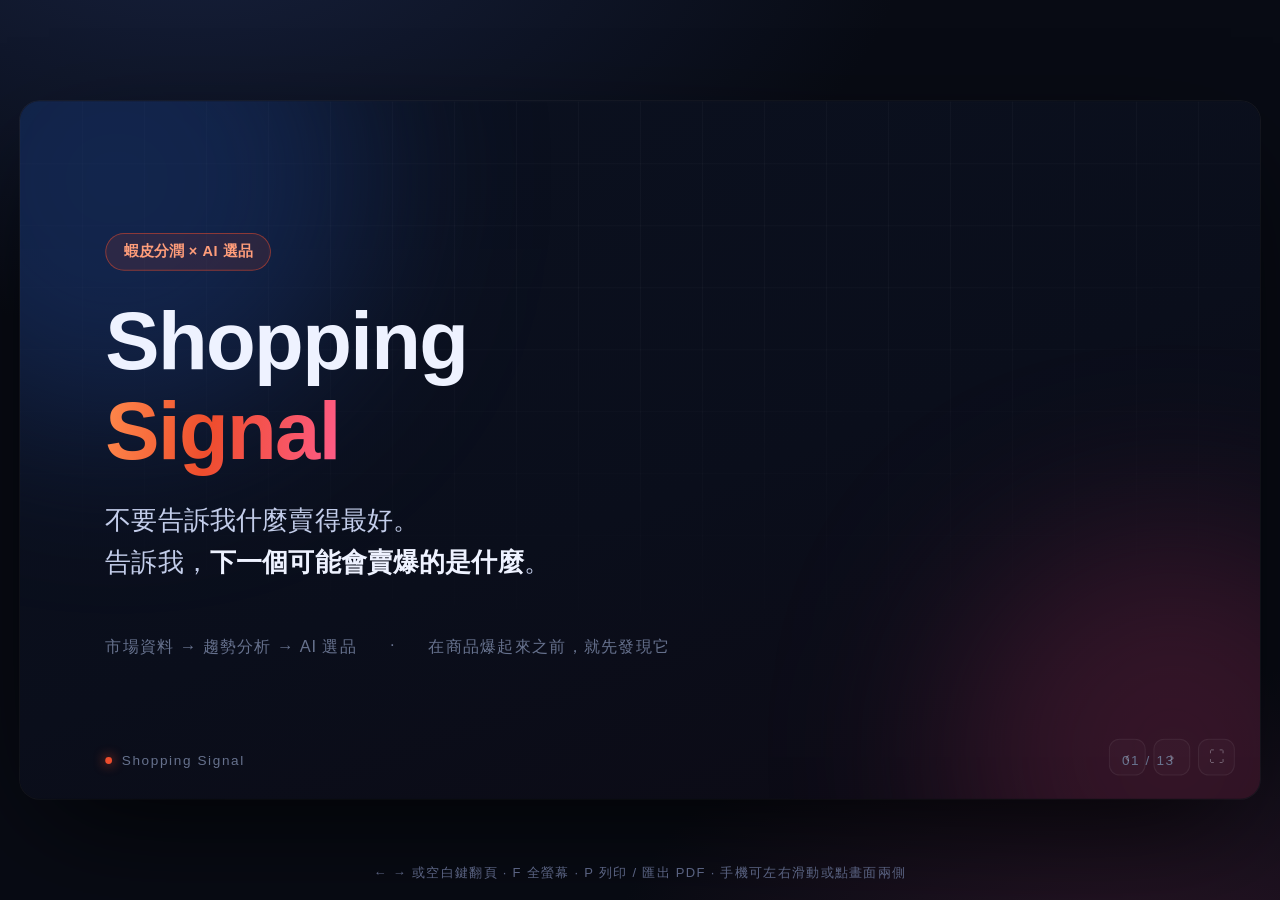
==== commit f33c9039: "fix(mobile): 首次載入直接顯示內容（封面自帶 .in），徹底排除手機全黑" ====
--- a/index.html
+++ b/index.html
@@ -298,14 +298,15 @@
     <div id="bar"></div>
 
     <!-- ========== 1. 封面 ========== -->
+    <!-- 封面元素直接帶 class="in"：就算 JS 完全沒跑，第一頁也是看得見的 -->
     <section class="slide active cover">
-      <div data-anim style="animation-delay:.02s"><span class="badge">蝦皮分潤 × AI 選品</span></div>
-      <h1 data-anim style="animation-delay:.10s;margin-top:26px;">Shopping<br><span class="grad">Signal</span></h1>
-      <p class="sub" data-anim style="animation-delay:.20s;">
+      <div data-anim class="in" style="animation-delay:.02s"><span class="badge">蝦皮分潤 × AI 選品</span></div>
+      <h1 data-anim class="in" style="animation-delay:.10s;margin-top:26px;">Shopping<br><span class="grad">Signal</span></h1>
+      <p class="sub" data-anim class="in" style="animation-delay:.20s;">
         不要告訴我什麼賣得最好。<br>
         告訴我，<span class="hl">下一個可能會賣爆的是什麼</span>。
       </p>
-      <div class="foot" data-anim style="animation-delay:.30s">
+      <div class="foot" data-anim class="in" style="animation-delay:.30s">
         <span>市場資料 → 趨勢分析 → AI 選品</span>
         <span>·</span>
         <span>在商品爆起來之前，就先發現它</span>
@@ -670,23 +671,24 @@
     el.style.transitionDelay = d;
   });
 
-  /* ---- 進場：用 JS 加 class（可被 900ms 保險計時器強制補上） ---- */
-  function reveal(slide){
+  /* ---- 進場：用 JS 加 class（可被 900ms 保險計時器強制補上）
+         instant=true 用於首次載入：直接顯示，不做動畫、不經過 rAF ---- */
+  function reveal(slide, instant){
     const els = Array.from(slide.querySelectorAll('[data-anim]'));
-    els.forEach(el => el.classList.remove('in'));
     if (!els.length) return;
     const show = () => els.forEach(el => el.classList.add('in'));
+    if (instant){ show(); return; }          // 首次載入：立即顯示，零風險
+    els.forEach(el => el.classList.remove('in'));
     if (typeof requestAnimationFrame === 'function') requestAnimationFrame(() => requestAnimationFrame(show));
     else setTimeout(show, 30);
-    // 保險：不論動畫/transition 是否被系統停用，時間到一定顯示
-    setTimeout(show, 900);
+    setTimeout(show, 900);                   // 保險：動畫被系統停用也一定看得到
   }
 
   /* ---- 頁碼 & 進度條 ---- */
   function pad2(n){ return n < 10 ? '0' + n : '' + n; }
-  function render(){
+  function render(instant){
     slides.forEach((s, k) => s.classList.toggle('active', k === i));
-    reveal(slides[i]);
+    reveal(slides[i], instant);
     counter.textContent = pad2(i+1) + ' / ' + pad2(slides.length);
     bar.style.width = ((i)/(slides.length-1)*100) + '%';
   }
@@ -740,7 +742,7 @@
   /* ---- 網址帶 #5 可直接跳到第 5 頁 ---- */
   const h = parseInt((location.hash || '').replace('#',''), 10);
   if (h >= 1 && h <= slides.length) i = h - 1;
-  render();
+  render(true);   // 首次載入直接顯示，不靠動畫
 })();
 </script>
 </body>
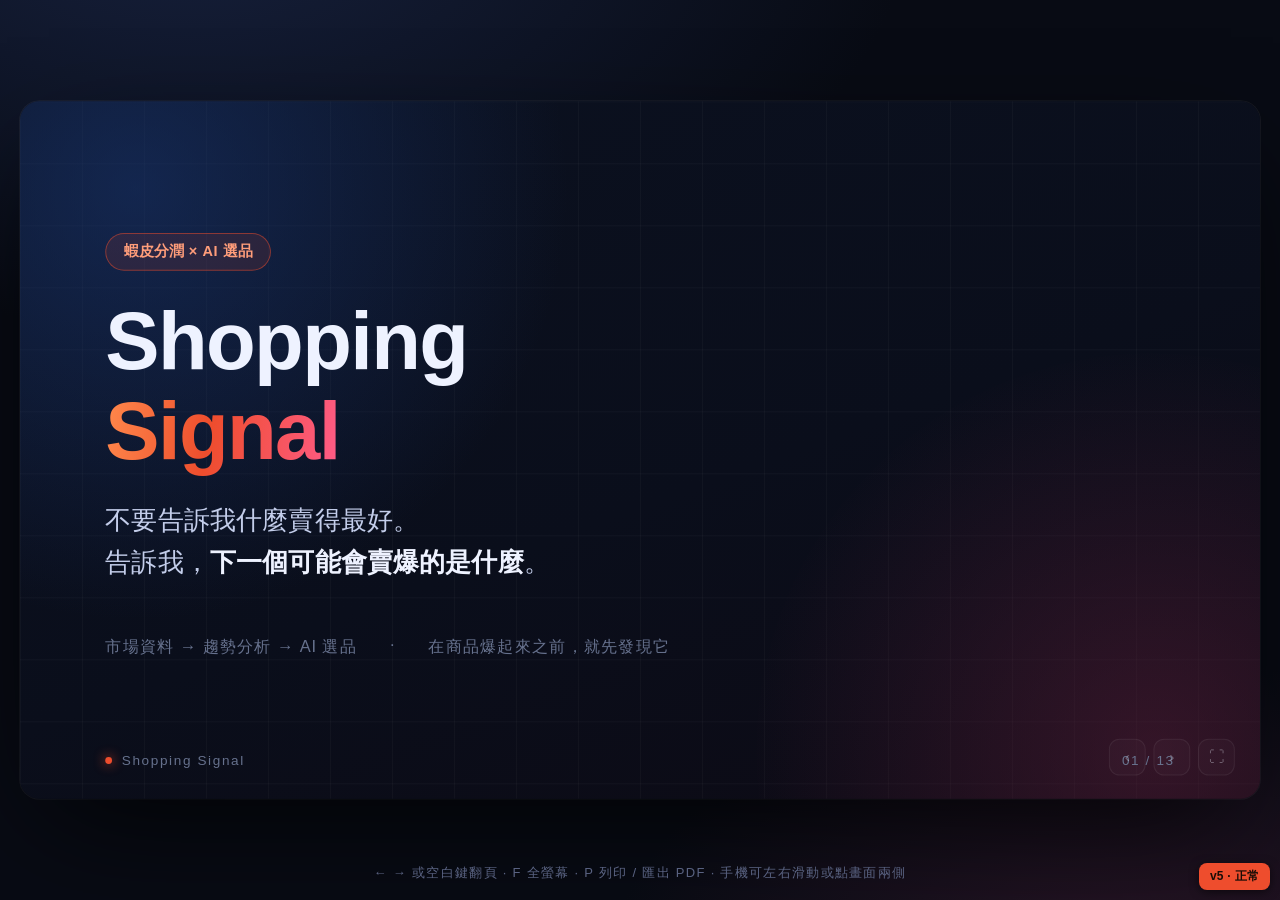
==== commit b791f4b8: "fix(mobile): v5 自我診斷+安全模式，移除 filter:blur/mask 等高風險效果，CSS 備援縮放" ====
--- a/index.html
+++ b/index.html
@@ -45,16 +45,29 @@
     -webkit-font-smoothing:antialiased;
   }
 
-  /* ================= 舞台縮放 ================= */
+  /* ================= 舞台縮放 =================
+     縮放值放在 CSS 變數 --s：JS 可用時會覆寫它；
+     JS 沒跑或量到異常值時，下面的 @media 階梯仍保證畫面看得見。 */
   #viewport{position:fixed;inset:0;display:grid;place-items:center;}
   #stage{
+    --s:.3;
     position:relative;width:1280px;height:720px;
     transform-origin:center center;
+    transform:scale(var(--s));
     background:linear-gradient(160deg,#0b1120 0%,#0a0e1b 55%,#0d0a14 100%);
     border-radius:20px;
     overflow:hidden;
     box-shadow:0 40px 120px -30px rgba(0,0,0,.9), 0 0 0 1px rgba(255,255,255,.06);
   }
+  /* 無 JS 時的備援縮放（僅依視窗寬度/高度粗略取值） */
+  @media (min-width:400px){ #stage{--s:.3;} }
+  @media (min-width:520px){ #stage{--s:.39;} }
+  @media (min-width:700px){ #stage{--s:.52;} }
+  @media (min-width:900px){ #stage{--s:.67;} }
+  @media (min-width:1100px){ #stage{--s:.83;} }
+  @media (min-width:1320px){ #stage{--s:1;} }
+  @media (max-height:520px){ #stage{--s:.47;} }
+  @media (max-height:430px){ #stage{--s:.37;} }
 
   /* 背景裝飾 */
   #stage::before{
@@ -62,12 +75,13 @@
     background-image:linear-gradient(rgba(255,255,255,.028) 1px,transparent 1px),
                      linear-gradient(90deg,rgba(255,255,255,.028) 1px,transparent 1px);
     background-size:64px 64px;
-    mask-image:radial-gradient(120% 100% at 50% 0%,#000 30%,transparent 85%);
-    -webkit-mask-image:radial-gradient(120% 100% at 50% 0%,#000 30%,transparent 85%);
-  }
-  .glow{position:absolute;border-radius:50%;filter:blur(90px);pointer-events:none;opacity:.5;}
-  .glow.a{width:520px;height:520px;left:-160px;top:-180px;background:#1b3a7a;}
-  .glow.b{width:460px;height:460px;right:-140px;bottom:-180px;background:#5c1f3a;}
+  }
+  /* 用 radial-gradient 取代 filter:blur()：部分手機 GPU 對大型 blur 會渲染成黑塊 */
+  .glow{position:absolute;pointer-events:none;border-radius:50%;opacity:.55;}
+  .glow.a{width:900px;height:900px;left:-330px;top:-360px;
+    background:radial-gradient(circle at 50% 50%,rgba(27,58,122,.95) 0%,rgba(27,58,122,.45) 38%,transparent 70%);}
+  .glow.b{width:820px;height:820px;right:-300px;bottom:-360px;
+    background:radial-gradient(circle at 50% 50%,rgba(92,31,58,.9) 0%,rgba(92,31,58,.4) 40%,transparent 72%);}
 
   /* ================= 投影片 =================
      重要：內容一律「預設可見」，動畫只是加分。
@@ -219,6 +233,37 @@
   .bignum .n{font-size:110px;font-weight:800;line-height:.95;letter-spacing:-.03em;
     background:linear-gradient(100deg,#ffffff,#93a4cf);-webkit-background-clip:text;background-clip:text;color:transparent;}
   .bignum .u{font-size:24px;color:var(--tx-2);font-weight:600;}
+
+  /* ================= 安全模式 / 版本標記 / 診斷面板 ================= */
+  /* 安全模式：只顯示目前這一頁，並強制可見（給縮放或動畫異常的手機用） */
+  .safe .slide{opacity:0;visibility:hidden;transform:none;}
+  .safe .slide.active{opacity:1 !important;visibility:visible !important;transform:none !important;}
+  .safe .slide.active [data-anim]{opacity:1 !important;transform:none !important;transition:none !important;}
+
+  /* 純瀏覽模式（?plain=1）：不縮放、可捲動、每頁都看得見 */
+  .plain #viewport{position:static;display:block;}
+  .plain #stage{--s:1 !important;width:1280px;height:auto;overflow:visible;border-radius:0;margin:0 auto;transform:none !important;}
+  .plain .slide{position:relative;inset:auto;opacity:1 !important;visibility:visible !important;transform:none !important;height:720px;}
+  .plain [data-anim]{opacity:1 !important;transform:none !important;}
+  .plain .glow,.plain #stage::before{display:none;}
+  .plain body{overflow:auto;}
+  .plain .slide{border-bottom:1px solid rgba(255,255,255,.12);}
+
+  /* 版本標記：一定要看得到，用來判斷手機載到的是哪一版 */
+  #ver{
+    position:fixed;right:10px;bottom:10px;z-index:9999;
+    font:600 12px/1.4 -apple-system,"PingFang TC","Noto Sans TC",sans-serif;
+    background:#ee4d2d;color:#1a0d07;padding:5px 11px;border-radius:8px;letter-spacing:.02em;
+    box-shadow:0 2px 10px rgba(0,0,0,.55);pointer-events:none;
+  }
+  /* 診斷面板 */
+  #diag{
+    position:fixed;left:8px;top:8px;right:8px;z-index:9998;display:none;
+    font:12px/1.55 ui-monospace,Menlo,Consolas,monospace;
+    background:rgba(0,0,0,.9);color:#9fe0ff;border:1px solid #2b4a63;border-radius:10px;
+    padding:10px 12px;white-space:pre-wrap;word-break:break-all;max-height:72vh;overflow:auto;
+  }
+  #diag.on{display:block;}
 
   /* ================= 頁尾 / 進度 ================= */
   #bar{position:absolute;left:0;top:0;height:3px;background:linear-gradient(90deg,var(--orange),var(--violet),var(--cyan));width:0;transition:width .4s ease;z-index:30;}
@@ -287,7 +332,7 @@
     }
     [data-anim]{opacity:1 !important;transform:none !important;animation:none !important;transition:none !important;}
     .tl-now .dot-ring{display:none;}
-    #nav,#hint,#bar,#rotate,.hud{display:none;}
+    #nav,#hint,#bar,#rotate,.hud,#ver,#diag{display:none;}
   }
 </style>
 </head>
@@ -629,6 +674,8 @@
 </div>
 <div id="hint">← → 或空白鍵翻頁 · F 全螢幕 · P 列印 / 匯出 PDF · 手機可左右滑動或點畫面兩側</div>
 <div id="rotate">↻ 建議轉成橫向，或加「主畫面」後全螢幕簡報</div>
+<div id="ver">v5 · <span id="verstate">載入中…</span></div>
+<div id="diag"></div>
 
 <script>
 (function(){
@@ -643,26 +690,87 @@
   function fallback(){
     root.classList.remove('js');
     slides.forEach(s => s.classList.add('active'));
+    showDiag('JS 發生錯誤，已切換為靜態顯示');
   }
   addEventListener('error', fallback);
+
+  /* ---- 診斷面板：手機上萬一還是怪怪的，這段文字會直接說明原因 ---- */
+  const diagEl = document.getElementById('diag');
+  const verState = document.getElementById('verstate');
+  const VERSION = 'v5';
+  let diagReason = '';
+  /* matchMedia 不存在的舊 webview 也不能讓程式掛掉 */
+  function mq(q){
+    try { return !!(window.matchMedia && window.matchMedia(q).matches); } catch(_) { return false; }
+  }
+  function showDiag(reason){
+    if (reason) diagReason = reason;
+    if (diagEl) diagEl.classList.add('on');
+    refreshDiag();
+  }
+  function refreshDiag(){
+    if (!diagEl || !diagEl.classList.contains('on')) return;
+    const vv = window.visualViewport;
+    const r = stage.getBoundingClientRect();
+    diagEl.textContent = [
+      VERSION + ' 診斷資訊' + (diagReason ? '　⚠ ' + diagReason : ''),
+      '網址      ' + location.href,
+      '視窗      innerWidth=' + window.innerWidth + ' innerHeight=' + window.innerHeight,
+      'visualViewport ' + (vv ? vv.width.toFixed(1) + '×' + vv.height.toFixed(1) + ' scale=' + vv.scale.toFixed(2) : '不支援'),
+      '螢幕      ' + screen.width + '×' + screen.height + ' dpr=' + window.devicePixelRatio,
+      '方向      ' + (mq('(orientation:portrait)') ? '直向' : '橫向'),
+      '舞台 rect ' + Math.round(r.width) + '×' + Math.round(r.height) + ' @ (' + Math.round(r.left) + ',' + Math.round(r.top) + ')',
+      '--s       ' + getComputedStyle(stage).getPropertyValue('--s').trim(),
+      'js 旗標   ' + root.classList.contains('js') + ' / safe=' + root.classList.contains('safe'),
+      '目前頁面  ' + (i + 1) + ' / ' + slides.length,
+      '減少動態  ' + mq('(prefers-reduced-motion: reduce)'),
+      'UA        ' + navigator.userAgent.slice(0, 120)
+    ].join('\n');
+  }
 
   /* ---- 縮放舞台：維持 16:9，塞滿視窗（含手機網址列伸縮） ---- */
   function viewSize(){
     const vv = window.visualViewport;
-    return { w: (vv && vv.width) || innerWidth || 1280,
-             h: (vv && vv.height) || innerHeight || 720 };
-  }
-  function fit(){
+    return { w: (vv && vv.width) || window.innerWidth || 0,
+             h: (vv && vv.height) || window.innerHeight || 0 };
+  }
+  function applyScale(){
     const { w, h } = viewSize();
+    if (!(w >= 280 && h >= 280)) return false;        // 量到不合理尺寸 → 保留 CSS 備援縮放
     const pad = 20;
     const s = Math.min((w - pad*2) / 1280, (h - pad*2) / 720);
-    stage.style.transform = 'scale(' + (isFinite(s) && s > 0 ? Math.max(0.08, Math.min(s, 2.5)) : 1) + ')';
-  }
+    if (!isFinite(s) || s <= 0) return false;
+    stage.style.setProperty('--s', String(Math.max(0.12, Math.min(s, 2.5))));
+    return true;
+  }
+  /* 量完之後自我檢查：放大縮小後如果畫面小到看不見或跑到畫面外，就切安全模式 */
+  function checkHealth(){
+    if (root.classList.contains('plain')) return;
+    const r = stage.getBoundingClientRect();
+    const vw = window.innerWidth, vh = window.innerHeight;
+    if (!(vw > 0 && vh > 0)) return;
+    const tooSmall  = !(r.width > 140 && r.height > 80);
+    const offScreen = r.right < 60 || r.bottom < 60 || r.left > vw - 60 || r.top > vh - 60;
+    if (tooSmall || offScreen){
+      safeMode('縮放後畫面異常（舞台 ' + Math.round(r.width) + '×' + Math.round(r.height) + '）');
+    }
+  }
+  function safeMode(reason){
+    if (root.classList.contains('safe')) return;
+    root.classList.add('safe');
+    stage.style.removeProperty('--s');               // 交還 CSS 備援縮放
+    window.dispatchEvent(new Event('resize'));
+    if (verState) verState.textContent = '安全模式';
+    showDiag(reason);
+  }
+  function fit(){ applyScale(); checkHealth(); refreshDiag(); }
   addEventListener('resize', fit);
   addEventListener('orientationchange', () => setTimeout(fit, 120));
   addEventListener('pageshow', fit);
   if (window.visualViewport) visualViewport.addEventListener('resize', fit);
   fit();
+  setTimeout(fit, 300);     // 有些手機會在首次布局後才給出正確尺寸
+  setTimeout(fit, 1200);
 
   /* 把原本寫在 HTML 上的 animation-delay 轉成 transition-delay（不再依賴 CSS animation） */
   document.querySelectorAll('[data-anim]').forEach(el => {
@@ -739,10 +847,17 @@
     else if (x < r.width * 0.38) prev();
   });
 
+  /* ---- 模式切換：?plain=1 純瀏覽（不縮放、可捲動）、?debug=1 開診斷面板 ---- */
+  const qs = location.search || '';
+  if (/[?&]plain/.test(qs)){ root.classList.add('plain'); root.classList.remove('js'); }
+  if (/[?&]debug/.test(qs)) showDiag('手動開啟診斷（?debug=1）');
+
   /* ---- 網址帶 #5 可直接跳到第 5 頁 ---- */
   const h = parseInt((location.hash || '').replace('#',''), 10);
   if (h >= 1 && h <= slides.length) i = h - 1;
   render(true);   // 首次載入直接顯示，不靠動畫
+  if (verState && !root.classList.contains('safe'))          // 安全模式已經改過標記，不要覆蓋
+    verState.textContent = root.classList.contains('plain') ? '純瀏覽' : '正常';
 })();
 </script>
 </body>
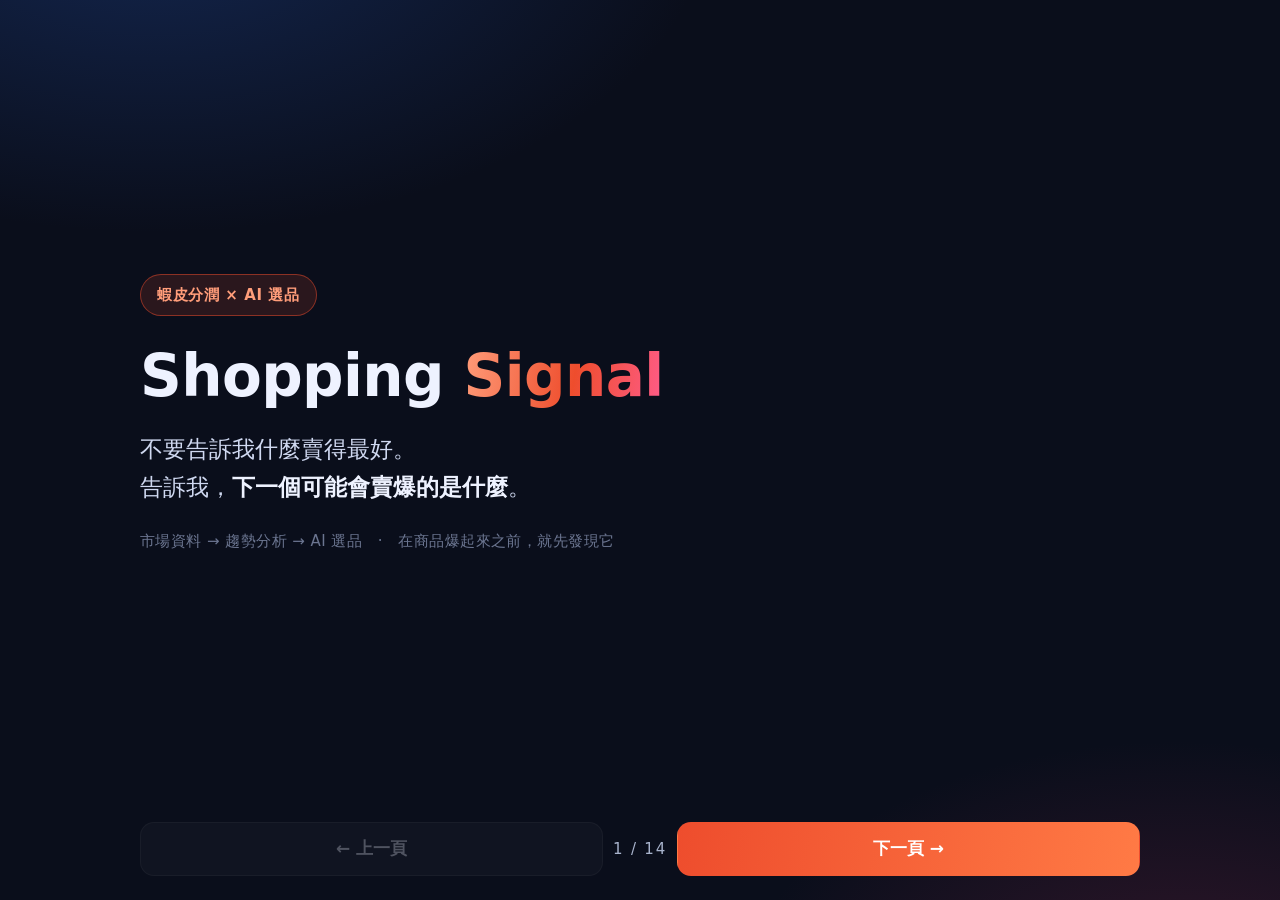
==== commit 68ac1bbd: "feat: 新增第 14 頁「實作工具與安裝方式」（即夢 AI / 開拍，Android 應用寶、iPhone 愛思助手）" ====
--- a/index.html
+++ b/index.html
@@ -1,864 +1,48 @@
 <!DOCTYPE html>
 <html lang="zh-Hant">
 <head>
-<!-- JS 可用時才開啟淡入效果；若 JS 失效，內容仍完整可見（不會全黑） -->
-<script>document.documentElement.className += ' js';</script>
 <meta charset="UTF-8">
-<meta name="viewport" content="width=device-width, initial-scale=1.0, viewport-fit=cover">
-<meta name="theme-color" content="#080b14">
+<meta name="viewport" content="width=device-width, initial-scale=1">
+<meta name="theme-color" content="#0a0e1b">
+<title>Shopping Signal — 首頁 — Shopping Signal</title>
 <meta name="description" content="Shopping Signal — 用市場訊號找出下一個可能會賣爆的商品。">
-<meta name="apple-mobile-web-app-capable" content="yes">
-<meta name="mobile-web-app-capable" content="yes">
-<meta name="apple-mobile-web-app-status-bar-style" content="black-translucent">
-<meta name="apple-mobile-web-app-title" content="Shopping Signal">
-<meta property="og:title" content="Shopping Signal — 在商品爆起來之前，就先發現它">
-<meta property="og:description" content="不要告訴我什麼賣得最好。告訴我，下一個可能會賣爆的是什麼。">
-<meta property="og:type" content="website">
-<link rel="icon" href="data:image/svg+xml,%3Csvg xmlns='http://www.w3.org/2000/svg' viewBox='0 0 64 64'%3E%3Crect width='64' height='64' rx='14' fill='%23080b14'/%3E%3Cpath d='M12 42 L26 30 L38 36 L52 18' fill='none' stroke='%23ee4d2d' stroke-width='7' stroke-linecap='round' stroke-linejoin='round'/%3E%3C/svg%3E">
-<link rel="apple-touch-icon" href="data:image/svg+xml,%3Csvg xmlns='http://www.w3.org/2000/svg' viewBox='0 0 64 64'%3E%3Crect width='64' height='64' rx='14' fill='%23080b14'/%3E%3Cpath d='M12 42 L26 30 L38 36 L52 18' fill='none' stroke='%23ee4d2d' stroke-width='7' stroke-linecap='round' stroke-linejoin='round'/%3E%3C/svg%3E">
-<title>Shopping Signal — 在商品爆起來之前，就先發現它</title>
-<style>
-  :root{
-    --ink:#080b14;
-    --ink-2:#0f1424;
-    --line:rgba(255,255,255,.10);
-    --line-2:rgba(255,255,255,.18);
-    --tx:#eef2ff;
-    --tx-2:#9aa6c4;
-    --tx-3:#66718d;
-    --orange:#ee4d2d;
-    --orange-2:#ff7a45;
-    --cyan:#4cc9f0;
-    --green:#3ddc97;
-    --violet:#8b7bff;
-    --gold:#ffc247;
-  }
-  *{margin:0;padding:0;box-sizing:border-box;}
-  html,body{height:100%;}
-  body{
-    background:radial-gradient(1200px 700px at 15% -10%, #16203c 0%, transparent 60%),
-               radial-gradient(1000px 600px at 90% 110%, #2a1526 0%, transparent 55%),
-               var(--ink);
-    color:var(--tx);
-    font-family:"PingFang TC","Noto Sans TC","Microsoft JhengHei","Segoe UI",sans-serif;
-    overflow:hidden;
-    -webkit-font-smoothing:antialiased;
-  }
-
-  /* ================= 舞台縮放 =================
-     縮放值放在 CSS 變數 --s：JS 可用時會覆寫它；
-     JS 沒跑或量到異常值時，下面的 @media 階梯仍保證畫面看得見。 */
-  #viewport{position:fixed;inset:0;display:grid;place-items:center;}
-  #stage{
-    --s:.3;
-    position:relative;width:1280px;height:720px;
-    transform-origin:center center;
-    transform:scale(var(--s));
-    background:linear-gradient(160deg,#0b1120 0%,#0a0e1b 55%,#0d0a14 100%);
-    border-radius:20px;
-    overflow:hidden;
-    box-shadow:0 40px 120px -30px rgba(0,0,0,.9), 0 0 0 1px rgba(255,255,255,.06);
-  }
-  /* 無 JS 時的備援縮放（僅依視窗寬度/高度粗略取值） */
-  @media (min-width:400px){ #stage{--s:.3;} }
-  @media (min-width:520px){ #stage{--s:.39;} }
-  @media (min-width:700px){ #stage{--s:.52;} }
-  @media (min-width:900px){ #stage{--s:.67;} }
-  @media (min-width:1100px){ #stage{--s:.83;} }
-  @media (min-width:1320px){ #stage{--s:1;} }
-  @media (max-height:520px){ #stage{--s:.47;} }
-  @media (max-height:430px){ #stage{--s:.37;} }
-
-  /* 背景裝飾 */
-  #stage::before{
-    content:"";position:absolute;inset:0;pointer-events:none;
-    background-image:linear-gradient(rgba(255,255,255,.028) 1px,transparent 1px),
-                     linear-gradient(90deg,rgba(255,255,255,.028) 1px,transparent 1px);
-    background-size:64px 64px;
-  }
-  /* 用 radial-gradient 取代 filter:blur()：部分手機 GPU 對大型 blur 會渲染成黑塊 */
-  .glow{position:absolute;pointer-events:none;border-radius:50%;opacity:.55;}
-  .glow.a{width:900px;height:900px;left:-330px;top:-360px;
-    background:radial-gradient(circle at 50% 50%,rgba(27,58,122,.95) 0%,rgba(27,58,122,.45) 38%,transparent 70%);}
-  .glow.b{width:820px;height:820px;right:-300px;bottom:-360px;
-    background:radial-gradient(circle at 50% 50%,rgba(92,31,58,.9) 0%,rgba(92,31,58,.4) 40%,transparent 72%);}
-
-  /* ================= 投影片 =================
-     重要：內容一律「預設可見」，動畫只是加分。
-     舊版把可見性交給 CSS animation（opacity:0 + fill both），
-     在手機（WebKit / 低耗電模式 / 內建瀏覽器 webview）動畫被停用或
-     重播失敗時，整頁就會變全黑。現在改為 .js 旗標 + JS 加 class。 */
-  .slide{
-    position:absolute;inset:0;padding:74px 88px 84px;
-    display:flex;flex-direction:column;justify-content:center;
-    opacity:1;visibility:visible;transform:none;
-    transition:opacity .45s ease, transform .6s cubic-bezier(.2,.8,.2,1), visibility .45s;
-  }
-  /* 只有在 JS 正常執行時，才啟用「換頁淡入」效果 */
-  .js .slide{opacity:0;visibility:hidden;transform:translateY(24px) scale(.995);}
-  .js .slide.active{opacity:1;visibility:visible;transform:none;}
-
-  /* 內容元件：預設看得見，未進場（.in 尚未加上）才暫時隱藏 */
-  [data-anim]{opacity:1;transform:none;
-    transition:opacity .5s ease, transform .6s cubic-bezier(.2,.8,.2,1);}
-  .js .slide.active [data-anim]:not(.in){opacity:0;transform:translateY(18px);}
-
-  /* 若使用者系統設定「減少動態效果」，直接全部顯示、不做位移 */
-  @media (prefers-reduced-motion: reduce){
-    [data-anim]{transition:none !important;}
-    .js .slide.active [data-anim]:not(.in){opacity:1;transform:none;}
-  }
-
-  /* 漸層文字若不被支援，退回單色，避免文字變透明看不到 */
-  @supports not ((-webkit-background-clip:text) or (background-clip:text)){
-    .grad,.bignum .n{color:#ff8a4c !important;background:none !important;}
-    .grad2{color:#8b7bff !important;background:none !important;}
-  }
-
-  /* 文字元件 */
-  .kicker{
-    display:inline-flex;align-items:center;gap:10px;
-    font-size:15px;letter-spacing:.22em;color:var(--cyan);
-    text-transform:uppercase;font-weight:600;margin-bottom:22px;
-  }
-  .kicker::before{content:"";width:26px;height:2px;background:var(--cyan);border-radius:2px;}
-  h1{font-size:74px;line-height:1.1;letter-spacing:-.02em;font-weight:800;}
-  h2{font-size:50px;line-height:1.2;letter-spacing:-.01em;font-weight:800;margin-bottom:18px;}
-  h3{font-size:24px;font-weight:700;line-height:1.4;}
-  p{font-size:22px;line-height:1.75;color:var(--tx-2);}
-  .lead{font-size:26px;color:#cdd6f0;line-height:1.7;}
-  .hl{color:var(--tx);font-weight:700;}
-  .o{color:var(--orange-2);}
-  .c{color:var(--cyan);}
-  .g{color:var(--green);}
-  .grad{background:linear-gradient(100deg,#ff8a4c,#ee4d2d 45%,#ff5c8a);-webkit-background-clip:text;background-clip:text;color:transparent;}
-  .grad2{background:linear-gradient(100deg,#7ee0ff,#8b7bff);-webkit-background-clip:text;background-clip:text;color:transparent;}
-
-  /* ================= 封面 ================= */
-  .cover{align-items:flex-start;}
-  .cover h1{font-size:84px;}
-  .cover .sub{margin-top:26px;font-size:27px;color:#c3cdea;line-height:1.6;max-width:900px;}
-  .badge{
-    display:inline-block;padding:9px 18px;border-radius:999px;font-size:15px;font-weight:700;
-    border:1px solid rgba(238,77,45,.5);background:rgba(238,77,45,.12);color:#ff9d7a;letter-spacing:.04em;
-  }
-  .cover .foot{margin-top:52px;display:flex;gap:34px;color:var(--tx-3);font-size:17px;letter-spacing:.05em;}
-
-  /* ================= 分潤四步 ================= */
-  .flow{display:flex;align-items:stretch;gap:0;margin-top:14px;}
-  .step{
-    flex:1;position:relative;padding:30px 24px;border-radius:18px;
-    background:linear-gradient(180deg,rgba(255,255,255,.06),rgba(255,255,255,.015));
-    border:1px solid var(--line);
-  }
-  .step .n{font-size:14px;font-weight:700;color:var(--tx-3);letter-spacing:.2em;margin-bottom:12px;}
-  .step .t{font-size:25px;font-weight:800;margin-bottom:8px;}
-  .step .d{font-size:16px;color:var(--tx-2);line-height:1.6;}
-  .step.pay{background:linear-gradient(180deg,rgba(238,77,45,.22),rgba(238,77,45,.06));border-color:rgba(238,77,45,.45);}
-  .arrow{display:grid;place-items:center;width:52px;color:var(--tx-3);font-size:24px;flex:0 0 52px;}
-
-  /* ================= 卡片格 ================= */
-  .grid{display:grid;gap:18px;margin-top:6px;}
-  .g2{grid-template-columns:1fr 1fr;}
-  .g3{grid-template-columns:repeat(3,1fr);}
-  .g4{grid-template-columns:repeat(4,1fr);}
-  .card{
-    padding:26px 26px;border-radius:18px;border:1px solid var(--line);
-    background:linear-gradient(180deg,rgba(255,255,255,.055),rgba(255,255,255,.012));
-  }
-  .card .ico{font-size:26px;margin-bottom:14px;display:block;}
-  .card h3{margin-bottom:8px;font-size:22px;}
-  .card p{font-size:16.5px;line-height:1.65;}
-  .card.no .t{font-size:24px;font-weight:800;color:#ffb4a2;margin-bottom:8px;}
-  .card.no p{font-size:16px;}
-
-  .vs{display:grid;grid-template-columns:1fr 74px 1fr;align-items:center;gap:0;}
-  .colbox{padding:28px;border-radius:18px;border:1px solid var(--line);background:rgba(255,255,255,.03);}
-  .colbox.win{border-color:rgba(61,220,151,.4);background:linear-gradient(180deg,rgba(61,220,151,.12),rgba(61,220,151,.02));}
-  .colbox h3{margin-bottom:16px;font-size:19px;letter-spacing:.06em;color:var(--tx-2);text-transform:uppercase;}
-  .colbox.win h3{color:var(--green);}
-  .chain{display:flex;flex-wrap:wrap;gap:10px;}
-  .chip{padding:8px 14px;border-radius:10px;font-size:16px;background:rgba(255,255,255,.06);border:1px solid var(--line);color:#d6def5;}
-  .chip.dim{color:var(--tx-3);background:transparent;border-style:dashed;}
-  .chip.hot{background:rgba(238,77,45,.16);border-color:rgba(238,77,45,.45);color:#ffab8f;}
-  .chip.ok{background:rgba(61,220,151,.14);border-color:rgba(61,220,151,.4);color:#8ff0c6;}
-
-  /* ================= 訊號卡 ================= */
-  .signal{
-    margin-top:10px;display:grid;grid-template-columns:1.05fr 1fr;gap:22px;
-  }
-  .sig-left{
-    padding:30px 32px;border-radius:20px;border:1px solid rgba(238,77,45,.35);
-    background:linear-gradient(160deg,rgba(238,77,45,.16),rgba(255,255,255,.02));
-  }
-  .sig-left .tag{font-size:14px;letter-spacing:.2em;color:#ff9d7a;font-weight:700;margin-bottom:14px;}
-  .sig-left .prod{font-size:38px;font-weight:800;margin-bottom:6px;}
-  .sig-left .meta{font-size:17px;color:var(--tx-2);}
-  .trend{margin-top:24px;display:flex;align-items:flex-end;gap:12px;}
-  .trend .big{font-size:56px;font-weight:800;line-height:1;color:#ff8a5c;}
-  .trend .unit{font-size:16px;color:var(--tx-2);padding-bottom:8px;line-height:1.4;}
-  .sig-right{display:grid;gap:12px;}
-  .sig-row{
-    display:flex;align-items:center;gap:16px;padding:16px 20px;border-radius:14px;
-    border:1px solid var(--line);background:rgba(255,255,255,.035);
-  }
-  .sig-row .em{font-size:22px;width:30px;text-align:center;}
-  .sig-row .k{font-size:17px;color:var(--tx);flex:1;font-weight:600;}
-  .sig-row .v{font-size:15.5px;font-weight:700;padding:5px 12px;border-radius:8px;white-space:nowrap;}
-  .v.up{background:rgba(238,77,45,.18);color:#ff9d7a;}
-  .v.good{background:rgba(61,220,151,.16);color:#8ff0c6;}
-  .v.low{background:rgba(76,201,240,.15);color:#9fe4ff;}
-  .v.fit{background:rgba(255,194,71,.16);color:#ffd98a;}
-  .spark{margin-top:6px;}
-
-  /* ================= 大標語 ================= */
-  .statement{align-items:flex-start;justify-content:center;}
-  .statement .q{font-size:60px;line-height:1.28;font-weight:800;letter-spacing:-.02em;}
-  .statement .q .keep{color:var(--tx-3);font-weight:600;display:block;font-size:44px;margin-bottom:10px;}
-  .rule{width:96px;height:6px;border-radius:6px;background:linear-gradient(90deg,var(--orange),var(--violet));margin:34px 0 0;}
-
-  /* 時間軸 */
-  .timeline{margin-top:18px;position:relative;height:300px;}
-  .tl-axis{position:absolute;left:0;right:0;bottom:44px;height:1px;background:var(--line-2);}
-  .tl-mark{position:absolute;bottom:0;transform:translateX(-50%);text-align:center;width:200px;}
-  .tl-dot{width:14px;height:14px;border-radius:50%;margin:0 auto 26px;position:relative;top:-7px;}
-  .tl-mark .lbl{font-size:16px;font-weight:700;color:#d6def5;margin-bottom:6px;}
-  .tl-mark .sub{font-size:13.5px;color:var(--tx-3);line-height:1.5;}
-  .tl-now .lbl{color:var(--green);}
-  .tl-now .dot-ring{position:absolute;left:50%;transform:translateX(-50%);bottom:37px;width:38px;height:38px;border-radius:50%;border:2px solid rgba(61,220,151,.5);animation:pulse 2.2s infinite;}
-  @keyframes pulse{0%{transform:translateX(-50%) scale(.7);opacity:.9}70%{transform:translateX(-50%) scale(1.5);opacity:0}100%{opacity:0}}
-
-  /* 數字大視覺 */
-  .bignum{display:flex;align-items:baseline;gap:18px;margin:6px 0 10px;}
-  .bignum .n{font-size:110px;font-weight:800;line-height:.95;letter-spacing:-.03em;
-    background:linear-gradient(100deg,#ffffff,#93a4cf);-webkit-background-clip:text;background-clip:text;color:transparent;}
-  .bignum .u{font-size:24px;color:var(--tx-2);font-weight:600;}
-
-  /* ================= 安全模式 / 版本標記 / 診斷面板 ================= */
-  /* 安全模式：只顯示目前這一頁，並強制可見（給縮放或動畫異常的手機用） */
-  .safe .slide{opacity:0;visibility:hidden;transform:none;}
-  .safe .slide.active{opacity:1 !important;visibility:visible !important;transform:none !important;}
-  .safe .slide.active [data-anim]{opacity:1 !important;transform:none !important;transition:none !important;}
-
-  /* 純瀏覽模式（?plain=1）：不縮放、可捲動、每頁都看得見 */
-  .plain #viewport{position:static;display:block;}
-  .plain #stage{--s:1 !important;width:1280px;height:auto;overflow:visible;border-radius:0;margin:0 auto;transform:none !important;}
-  .plain .slide{position:relative;inset:auto;opacity:1 !important;visibility:visible !important;transform:none !important;height:720px;}
-  .plain [data-anim]{opacity:1 !important;transform:none !important;}
-  .plain .glow,.plain #stage::before{display:none;}
-  .plain body{overflow:auto;}
-  .plain .slide{border-bottom:1px solid rgba(255,255,255,.12);}
-
-  /* 版本標記：一定要看得到，用來判斷手機載到的是哪一版 */
-  #ver{
-    position:fixed;right:10px;bottom:10px;z-index:9999;
-    font:600 12px/1.4 -apple-system,"PingFang TC","Noto Sans TC",sans-serif;
-    background:#ee4d2d;color:#1a0d07;padding:5px 11px;border-radius:8px;letter-spacing:.02em;
-    box-shadow:0 2px 10px rgba(0,0,0,.55);pointer-events:none;
-  }
-  /* 診斷面板 */
-  #diag{
-    position:fixed;left:8px;top:8px;right:8px;z-index:9998;display:none;
-    font:12px/1.55 ui-monospace,Menlo,Consolas,monospace;
-    background:rgba(0,0,0,.9);color:#9fe0ff;border:1px solid #2b4a63;border-radius:10px;
-    padding:10px 12px;white-space:pre-wrap;word-break:break-all;max-height:72vh;overflow:auto;
-  }
-  #diag.on{display:block;}
-
-  /* ================= 頁尾 / 進度 ================= */
-  #bar{position:absolute;left:0;top:0;height:3px;background:linear-gradient(90deg,var(--orange),var(--violet),var(--cyan));width:0;transition:width .4s ease;z-index:30;}
-  .hud{position:absolute;left:88px;right:88px;bottom:32px;display:flex;justify-content:space-between;
-       align-items:center;font-size:14px;color:var(--tx-3);letter-spacing:.12em;z-index:20;}
-  .hud .brand{display:flex;align-items:center;gap:10px;}
-  .hud .dot{width:7px;height:7px;border-radius:50%;background:var(--orange);box-shadow:0 0 12px var(--orange);}
-  #nav{position:absolute;right:26px;bottom:24px;display:flex;gap:8px;z-index:40;opacity:.35;transition:opacity .25s;}
-  #nav:hover{opacity:1;}
-  #nav button{
-    width:38px;height:38px;border-radius:11px;border:1px solid var(--line-2);cursor:pointer;
-    background:rgba(255,255,255,.06);color:var(--tx);font-size:16px;display:grid;place-items:center;
-    transition:background .2s,transform .2s;
-  }
-  #nav button:hover{background:rgba(255,255,255,.16);transform:translateY(-1px);}
-  #hint{position:fixed;left:50%;bottom:18px;transform:translateX(-50%);font-size:13px;color:#5a6382;letter-spacing:.1em;text-align:center;padding:0 16px;}
-
-  /* 手機直向提示：建議轉橫向 */
-  #rotate{display:none;position:fixed;left:50%;bottom:44px;transform:translateX(-50%);
-    font-size:13px;letter-spacing:.08em;color:#8b96b5;background:rgba(255,255,255,.07);
-    border:1px solid var(--line-2);border-radius:999px;padding:9px 18px;z-index:60;white-space:nowrap;}
-  @media (orientation:portrait) and (max-width:900px){
-    #rotate{display:block;}
-    #hint{bottom:8px;font-size:12px;}
-  }
-
-  /* 橫向長條對比 */
-  .bars{display:grid;gap:16px;margin-top:8px;}
-  .bar-row{display:grid;grid-template-columns:230px 1fr 92px;align-items:center;gap:20px;}
-  .bar-row .nm{font-size:18px;font-weight:600;}
-  .bar-track{height:16px;border-radius:9px;background:rgba(255,255,255,.07);overflow:hidden;}
-  .bar-fill{height:100%;border-radius:9px;}
-  .bar-row .vl{font-size:17px;font-weight:700;text-align:right;}
-
-  /* ================= 列印 / 匯出 PDF：一頁一張投影片 ================= */
-  @media print{
-    @page{ size:1280px 720px; margin:0; }
-    html,body{
-      overflow:visible;background:#0b1120;width:1280px;
-      -webkit-print-color-adjust:exact;print-color-adjust:exact;
-    }
-    #viewport{position:static;display:block;}
-    #stage{
-      transform:none !important;border-radius:0;box-shadow:none;
-      width:1280px;height:auto;overflow:visible;
-      background:linear-gradient(160deg,#0b1120 0%,#0a0e1b 55%,#0d0a14 100%);
-      counter-reset:pg;
-    }
-    #stage::before{display:none;}
-    .glow{display:none;}
-    .slide,.js .slide{
-      position:relative;inset:auto;display:flex;
-      width:1280px;height:720px;padding:74px 88px 84px;
-      opacity:1 !important;visibility:visible !important;transform:none !important;
-      background:radial-gradient(900px 520px at 12% -10%,rgba(27,58,122,.55) 0%,transparent 62%),
-                 radial-gradient(760px 460px at 92% 112%,rgba(92,31,58,.5) 0%,transparent 58%),
-                 linear-gradient(160deg,#0b1120 0%,#0a0e1b 55%,#0d0a14 100%);
-      break-after:page;page-break-after:always;
-      counter-increment:pg;
-    }
-    .slide:last-of-type{break-after:auto;page-break-after:auto;}
-    .slide::after{
-      content:"Shopping Signal  ·  " counter(pg,decimal-leading-zero) " / 13";
-      position:absolute;left:88px;bottom:32px;
-      font-size:14px;color:#66718d;letter-spacing:.12em;
-    }
-    [data-anim]{opacity:1 !important;transform:none !important;animation:none !important;transition:none !important;}
-    .tl-now .dot-ring{display:none;}
-    #nav,#hint,#bar,#rotate,.hud,#ver,#diag{display:none;}
-  }
-</style>
+<link rel="icon" href="data:image/svg+xml,%3Csvg xmlns='http://www.w3.org/2000/svg' viewBox='0 0 64 64'%3E%3Crect width='64' height='64' rx='14' fill='%230a0e1b'/%3E%3Cpath d='M12 42 L26 30 L38 36 L52 18' fill='none' stroke='%23ee4d2d' stroke-width='7' stroke-linecap='round' stroke-linejoin='round'/%3E%3C/svg%3E">
+<link rel="stylesheet" href="style.css">
 </head>
 <body>
-<div id="viewport">
-  <div id="stage">
-    <div class="glow a"></div><div class="glow b"></div>
-    <div id="bar"></div>
+  <main class="wrap">
+<span class="badge" style="margin-bottom:6px">蝦皮分潤 × AI 選品</span>
+  <h1>Shopping <span class="grad">Signal</span></h1>
+  <p class="lead">不要告訴我什麼賣得最好。<br>告訴我，<b>下一個可能會賣爆的是什麼</b>。</p>
+  <p class="small">市場資料 → 趨勢分析 → AI 選品　·　在商品爆起來之前，就先發現它</p>
+  </main>
 
-    <!-- ========== 1. 封面 ========== -->
-    <!-- 封面元素直接帶 class="in"：就算 JS 完全沒跑，第一頁也是看得見的 -->
-    <section class="slide active cover">
-      <div data-anim class="in" style="animation-delay:.02s"><span class="badge">蝦皮分潤 × AI 選品</span></div>
-      <h1 data-anim class="in" style="animation-delay:.10s;margin-top:26px;">Shopping<br><span class="grad">Signal</span></h1>
-      <p class="sub" data-anim class="in" style="animation-delay:.20s;">
-        不要告訴我什麼賣得最好。<br>
-        告訴我，<span class="hl">下一個可能會賣爆的是什麼</span>。
-      </p>
-      <div class="foot" data-anim class="in" style="animation-delay:.30s">
-        <span>市場資料 → 趨勢分析 → AI 選品</span>
-        <span>·</span>
-        <span>在商品爆起來之前，就先發現它</span>
-      </div>
-    </section>
+  <nav class="nav">
+    <span class="btn prev off">← 上一頁</span>
+    <span class="pageno">1 / 14</span>
+    <a class="btn next" href="index1.html">下一頁 →</a>
+  </nav>
 
-    <!-- ========== 2. 蝦皮分潤是什麼 ========== -->
-    <section class="slide">
-      <div class="kicker" data-anim style="animation-delay:.02s">01 / 什麼是蝦皮分潤</div>
-      <h2 data-anim style="animation-delay:.08s">概念其實很簡單：<span class="grad">分享，就能分潤</span></h2>
-      <div class="flow">
-        <div class="step" data-anim style="animation-delay:.16s">
-          <div class="n">STEP 1</div><div class="t">找到商品</div>
-          <div class="d">從蝦皮海量商品中，挑出你要推的東西。</div>
-        </div>
-        <div class="arrow" data-anim style="animation-delay:.22s">→</div>
-        <div class="step" data-anim style="animation-delay:.24s">
-          <div class="n">STEP 2</div><div class="t">分享商品</div>
-          <div class="d">透過社群、短影音、網站、部落格分享出去。</div>
-        </div>
-        <div class="arrow" data-anim style="animation-delay:.30s">→</div>
-        <div class="step" data-anim style="animation-delay:.32s">
-          <div class="n">STEP 3</div><div class="t">消費者購買</div>
-          <div class="d">消費者透過你的推廣連結完成訂單。</div>
-        </div>
-        <div class="arrow" data-anim style="animation-delay:.38s">→</div>
-        <div class="step pay" data-anim style="animation-delay:.40s">
-          <div class="n">STEP 4</div><div class="t o">獲得分潤</div>
-          <div class="d">符合條件的訂單，就能拿到佣金。</div>
-        </div>
-      </div>
-      <p data-anim style="animation-delay:.50s;margin-top:30px;font-size:19px;">
-        你不需要自己進貨、不需要囤貨，也不需要處理出貨與客服 —— 只要<span class="hl">把好商品分享給對的人</span>。
-      </p>
-    </section>
-
-    <!-- ========== 3. 你不用做的事 ========== -->
-    <section class="slide">
-      <div class="kicker" data-anim style="animation-delay:.02s">01 / 入場門檻</div>
-      <h2 data-anim style="animation-delay:.08s">這門生意，<span class="c">沒有倉庫問題</span></h2>
-      <div class="grid g4" style="margin-top:10px;">
-        <div class="card no" data-anim style="animation-delay:.14s"><span class="ico">📦</span><div class="t">不用進貨</div><p>沒有前期備貨資金壓力。</p></div>
-        <div class="card no" data-anim style="animation-delay:.20s"><span class="ico">🏬</span><div class="t">不用囤貨</div><p>不用租空間、不承擔庫存風險。</p></div>
-        <div class="card no" data-anim style="animation-delay:.26s"><span class="ico">🚚</span><div class="t">不用出貨</div><p>物流與包裝都是平台的事。</p></div>
-        <div class="card no" data-anim style="animation-delay:.32s"><span class="ico">💬</span><div class="t">不用客服</div><p>退換貨、售後不用你出面。</p></div>
-      </div>
-      <div class="colbox win" data-anim style="animation-delay:.40s;margin-top:26px;padding:24px 28px;">
-        <h3 style="margin-bottom:10px;">你真正要做的事</h3>
-        <p style="font-size:21px;color:#d8f6ea;">選對商品 ，然後把它變成<span class="hl">有人想看、想買的內容</span>。</p>
-      </div>
-    </section>
-
-    <!-- ========== 4. 真正的困難 ========== -->
-    <section class="slide">
-      <div class="kicker" data-anim style="animation-delay:.02s">02 / 真正的問題</div>
-      <h2 data-anim style="animation-delay:.08s">但真正困難的，<br>不是「分享連結」</h2>
-      <p class="lead" data-anim style="animation-delay:.18s;margin-top:16px;">
-        蝦皮上有<span class="hl">大量商品</span>，而且每天都在增加。
-      </p>
-      <div class="bignum" data-anim style="animation-delay:.28s">
-        <span class="n">數百 · 上千</span>
-        <span class="u">同樣都是藍牙耳機，就有這麼多選擇</span>
-      </div>
-      <div class="grid g3" style="margin-top:12px;">
-        <div class="card" data-anim style="animation-delay:.36s"><p>同樣的關鍵字，<br>每個人搜到的結果都不一樣。</p></div>
-        <div class="card" data-anim style="animation-delay:.42s"><p>銷量、價格、佣金、評價，<br>隨時都在變動。</p></div>
-        <div class="card" data-anim style="animation-delay:.48s"><p>你花在「挑選」的時間，<br>比做內容還多。</p></div>
-      </div>
-    </section>
-
-    <!-- ========== 5. 到底要推哪一個 ========== -->
-    <section class="slide">
-      <div class="kicker" data-anim style="animation-delay:.02s">02 / 真正的問題</div>
-      <h2 data-anim style="animation-delay:.08s">所以真正的問題是：<span class="grad">到底要推哪一個？</span></h2>
-      <p data-anim style="animation-delay:.16s;font-size:20px;margin-bottom:8px;">每一次選品，其實都在回答這幾個判斷題。</p>
-      <div class="grid g3">
-        <div class="card" data-anim style="animation-delay:.20s"><span class="ico">🔥</span><h3>哪些正在變熱門？</h3><p>最近的討論與搜尋熱度往哪走。</p></div>
-        <div class="card" data-anim style="animation-delay:.25s"><span class="ico">📈</span><h3>哪些銷量在快速成長？</h3><p>不是「賣很多」，而是「正在加速」。</p></div>
-        <div class="card" data-anim style="animation-delay:.30s"><span class="ico">🏷️</span><h3>哪些價格有競爭力？</h3><p>同類型商品中，值不值得被推薦。</p></div>
-        <div class="card" data-anim style="animation-delay:.35s"><span class="ico">💰</span><h3>哪些佣金值得推？</h3><p>分潤條件好不好，決定投入的價值。</p></div>
-        <div class="card" data-anim style="animation-delay:.40s"><span class="ico">⚔️</span><h3>哪些競爭還沒那麼激烈？</h3><p>有多少創作者已經在搶同一個品。</p></div>
-        <div class="card" data-anim style="animation-delay:.45s"><span class="ico">🔎</span><h3>現在大家在搜尋什麼？</h3><p>需求正在形成，還是已經飽和。</p></div>
-      </div>
-    </section>
-
-    <!-- ========== 6. 盲點 ========== -->
-    <section class="slide">
-      <div class="kicker" data-anim style="animation-delay:.02s">03 / 常見盲點</div>
-      <h2 data-anim style="animation-delay:.08s">挑「目前賣最多的商品」<br>等於<span class="o">直接走進紅海</span></h2>
-      <div class="vs" style="margin-top:6px;">
-        <div class="colbox" data-anim style="animation-delay:.18s">
-          <h3>跟著排行榜走</h3>
-          <div class="chain">
-            <span class="chip dim">已經很多人推</span>
-            <span class="chip dim">內容同質化</span>
-            <span class="chip dim">流量成本高</span>
-            <span class="chip dim">只能拚價格</span>
-          </div>
-          <p style="margin-top:18px;font-size:17px;">你看到它很熱的時候，競爭者早就都到了。</p>
-        </div>
-        <div class="arrow" data-anim style="animation-delay:.26s">→</div>
-        <div class="colbox win" data-anim style="animation-delay:.30s">
-          <h3>看趨勢找機會</h3>
-          <div class="chain">
-            <span class="chip ok">熱度剛起</span>
-            <span class="chip ok">供給還少</span>
-            <span class="chip ok">內容還沒人做</span>
-            <span class="chip ok">分潤條件好</span>
-          </div>
-          <p style="margin-top:18px;font-size:17px;">在別人還在觀望時，你已經先卡好位置。</p>
-        </div>
-      </div>
-      <p data-anim style="animation-delay:.40s;margin-top:26px;font-size:22px;color:#cdd6f0;">
-        真正有價值的是：<span class="g hl">在商品爆起來之前，就先發現它。</span>
-      </p>
-    </section>
-
-    <!-- ========== 7. 時間軸 ========== -->
-    <section class="slide">
-      <div class="kicker" data-anim style="animation-delay:.02s">03 / 時機</div>
-      <h2 data-anim style="animation-delay:.08s">爆紅之前，有一段<span class="g">沒人注意的黃金期</span></h2>
-      <div class="timeline" data-anim style="animation-delay:.16s">
-        <svg viewBox="0 0 1000 300" preserveAspectRatio="none" style="position:absolute;left:0;top:0;width:100%;height:300px;">
-          <defs>
-            <linearGradient id="curve" x1="0" y1="0" x2="1" y2="0">
-              <stop offset="0%" stop-color="#4cc9f0" stop-opacity=".25"/>
-              <stop offset="45%" stop-color="#3ddc97"/>
-              <stop offset="100%" stop-color="#ee4d2d"/>
-            </linearGradient>
-            <linearGradient id="fill" x1="0" y1="0" x2="0" y2="1">
-              <stop offset="0%" stop-color="#3ddc97" stop-opacity=".28"/>
-              <stop offset="100%" stop-color="#3ddc97" stop-opacity="0"/>
-            </linearGradient>
-          </defs>
-          <path d="M0,268 C160,262 250,240 380,214 C500,190 560,120 700,74 C810,38 900,22 1000,14 L1000,290 L0,290 Z" fill="url(#fill)"/>
-          <path d="M0,268 C160,262 250,240 380,214 C500,190 560,120 700,74 C810,38 900,22 1000,14"
-                fill="none" stroke="url(#curve)" stroke-width="4" stroke-linecap="round"/>
-        </svg>
-        <div class="tl-axis"></div>
-        <div class="tl-mark" style="left:14%;">
-          <div class="tl-dot" style="background:#4a5570;"></div>
-          <div class="lbl">沒人討論</div><div class="sub">需求還沒成形</div>
-        </div>
-        <div class="tl-mark tl-now" style="left:40%;">
-          <div class="dot-ring"></div>
-          <div class="tl-dot" style="background:var(--green);box-shadow:0 0 18px var(--green);"></div>
-          <div class="lbl">悄悄升溫 ← 你在這裡</div><div class="sub">熱度上升、競爭還低</div>
-        </div>
-        <div class="tl-mark" style="left:70%;">
-          <div class="tl-dot" style="background:var(--gold);"></div>
-          <div class="lbl">開始爆紅</div><div class="sub">內容紅利快速放大</div>
-        </div>
-        <div class="tl-mark" style="left:94%;">
-          <div class="tl-dot" style="background:var(--orange);"></div>
-          <div class="lbl">人人都在推</div><div class="sub">只剩價格競爭</div>
-        </div>
-      </div>
-      <p data-anim style="animation-delay:.30s;font-size:20px;">
-        選品的價值，不在於「現在多熱」，而在於<span class="hl">你在曲線的哪一段進場</span>。
-      </p>
-    </section>
-
-    <!-- ========== 8. Shopping Signal 是什麼 ========== -->
-    <section class="slide">
-      <div class="kicker" data-anim style="animation-delay:.02s">04 / 解法</div>
-      <h2 data-anim style="animation-delay:.08s">Shopping Signal：<br>讓 AI 幫你找出<span class="grad2">值得推的商品</span></h2>
-      <div class="grid g2" style="margin-top:10px;">
-        <div class="card" data-anim style="animation-delay:.18s">
-          <span class="ico">🔍</span><h3>它不只是搜尋蝦皮商品</h3>
-          <p>如果只是把商品列出來，你還是得自己做判斷。</p>
-        </div>
-        <div class="card" data-anim style="animation-delay:.24s">
-          <span class="ico">📡</span><h3>它把資料轉換成訊號</h3>
-          <p>把大量商品資料，變成<span class="hl">可以採取行動的訊號</span>。</p>
-        </div>
-      </div>
-      <div class="colbox win" data-anim style="animation-delay:.32s;margin-top:22px;padding:26px 30px;">
-        <div class="chain">
-          <span class="chip">商品資料</span><span class="chip">趨勢變化</span><span class="chip">銷量成長</span>
-          <span class="chip">價格定位</span><span class="chip">分潤條件</span><span class="chip">競爭密度</span>
-          <span class="chip hot">→ 可執行的選品建議</span>
-        </div>
-      </div>
-    </section>
-
-    <!-- ========== 9. 訊號長什麼樣 ========== -->
-    <section class="slide">
-      <div class="kicker" data-anim style="animation-delay:.02s">04 / 訊號長什麼樣</div>
-      <h2 data-anim style="animation-delay:.08s;font-size:42px;">例如系統發現：<span class="hl">這個品近 7 天熱度快速上升</span></h2>
-      <div class="signal">
-        <div class="sig-left" data-anim style="animation-delay:.16s">
-          <div class="tag">TRENDING SIGNAL</div>
-          <div class="prod">折疊式隨身風扇</div>
-          <div class="meta">近 7 天熱度快速上升</div>
-          <div class="trend">
-            <span class="big">↑ 42%</span>
-            <span class="unit">7 日熱度成長<br>同類商品平均 +6%</span>
-          </div>
-          <svg class="spark" viewBox="0 0 320 70" preserveAspectRatio="none" style="width:100%;height:70px;margin-top:14px;">
-            <defs><linearGradient id="sg" x1="0" y1="0" x2="1" y2="0">
-              <stop offset="0%" stop-color="#ff7a45" stop-opacity=".3"/><stop offset="100%" stop-color="#ff7a45"/>
-            </linearGradient></defs>
-            <path d="M0,60 C40,58 60,50 90,44 C130,36 150,40 180,28 C215,14 250,16 320,4"
-                  fill="none" stroke="url(#sg)" stroke-width="3.5" stroke-linecap="round"/>
-          </svg>
-        </div>
-        <div class="sig-right">
-          <div class="sig-row" data-anim style="animation-delay:.24s"><span class="em">🔥</span><span class="k">Trending</span><span class="v up">↑ 42%</span></div>
-          <div class="sig-row" data-anim style="animation-delay:.29s"><span class="em">📈</span><span class="k">銷量持續成長</span><span class="v up">加速中</span></div>
-          <div class="sig-row" data-anim style="animation-delay:.34s"><span class="em">💰</span><span class="k">分潤條件良好</span><span class="v good">值得推</span></div>
-          <div class="sig-row" data-anim style="animation-delay:.39s"><span class="em">⚔️</span><span class="k">推廣競爭仍低</span><span class="v low">低</span></div>
-          <div class="sig-row" data-anim style="animation-delay:.44s"><span class="em">🎯</span><span class="k">適合短影音內容</span><span class="v fit">高契合</span></div>
-        </div>
-      </div>
-      <p data-anim style="animation-delay:.52s;margin-top:22px;font-size:20px;">
-        你看到的就不再只是一堆商品，而是 —— <span class="g hl">現在什麼值得推。</span>
-      </p>
-    </section>
-
-    <!-- ========== 10. 選品判斷可視化 ========== -->
-    <section class="slide">
-      <div class="kicker" data-anim style="animation-delay:.02s">04 / 為什麼是訊號</div>
-      <h2 data-anim style="animation-delay:.08s">把「靠感覺」的判斷，變成<span class="c">看得見的分數</span></h2>
-      <div class="bars">
-        <div class="bar-row" data-anim style="animation-delay:.16s">
-          <span class="nm">🔥 搜尋 / 討論熱度</span>
-          <span class="bar-track"><span class="bar-fill" style="width:42%;background:linear-gradient(90deg,#ff7a45,#ee4d2d);"></span></span>
-          <span class="vl o">上升中</span>
-        </div>
-        <div class="bar-row" data-anim style="animation-delay:.22s">
-          <span class="nm">📈 銷量成長動能</span>
-          <span class="bar-track"><span class="bar-fill" style="width:58%;background:linear-gradient(90deg,#7ee0ff,#4cc9f0);"></span></span>
-          <span class="vl c">強</span>
-        </div>
-        <div class="bar-row" data-anim style="animation-delay:.28s">
-          <span class="nm">💰 分潤吸引力</span>
-          <span class="bar-track"><span class="bar-fill" style="width:74%;background:linear-gradient(90deg,#8ff0c6,#3ddc97);"></span></span>
-          <span class="vl g">高</span>
-        </div>
-        <div class="bar-row" data-anim style="animation-delay:.34s">
-          <span class="nm">⚔️ 推廣競爭密度</span>
-          <span class="bar-track"><span class="bar-fill" style="width:22%;background:linear-gradient(90deg,#8b7bff,#5b4bd6);"></span></span>
-          <span class="vl" style="color:#b3a8ff;">低</span>
-        </div>
-        <div class="bar-row" data-anim style="animation-delay:.40s">
-          <span class="nm">🎯 內容契合度</span>
-          <span class="bar-track"><span class="bar-fill" style="width:81%;background:linear-gradient(90deg,#ffd98a,#ffc247);"></span></span>
-          <span class="vl" style="color:#ffd98a;">高</span>
-        </div>
-      </div>
-      <p data-anim style="animation-delay:.50s;margin-top:26px;font-size:20px;">
-        五個維度交叉檢查，才能回答「<span class="hl">現在什麼值得推</span>」，而不是「什麼已經很紅」。
-      </p>
-    </section>
-
-    <!-- ========== 11. 流程對比 ========== -->
-    <section class="slide">
-      <div class="kicker" data-anim style="animation-delay:.02s">05 / 從找商品到找機會</div>
-      <h2 data-anim style="animation-delay:.08s">同一件事，<span class="grad2">兩種做法</span></h2>
-      <div class="vs" style="margin-top:10px;">
-        <div class="colbox" data-anim style="animation-delay:.18s">
-          <h3>傳統做法</h3>
-          <div class="chain">
-            <span class="chip dim">逛蝦皮</span><span class="chip dim">找商品</span><span class="chip dim">看銷量</span>
-            <span class="chip dim">猜什麼會賣</span><span class="chip dim">做內容</span><span class="chip dim">放分潤連結</span>
-          </div>
-          <p style="margin-top:18px;font-size:17px;">每一步都靠直覺，錯了要等訂單才知道。</p>
-        </div>
-        <div class="arrow" data-anim style="animation-delay:.26s">→</div>
-        <div class="colbox win" data-anim style="animation-delay:.30s">
-          <h3>Shopping Signal</h3>
-          <div class="chain">
-            <span class="chip ok">市場資料</span><span class="chip ok">趨勢分析</span><span class="chip ok">AI 選品</span>
-            <span class="chip ok">發現機會</span><span class="chip ok">產生內容</span><span class="chip ok">分潤變現</span>
-          </div>
-          <p style="margin-top:18px;font-size:17px;">先有訊號，再決定投入 —— 選品變成有依據的決策。</p>
-        </div>
-      </div>
-    </section>
-
-    <!-- ========== 12. 核心概念 ========== -->
-    <section class="slide statement">
-      <div class="kicker" data-anim style="animation-delay:.02s">核心概念</div>
-      <div class="q" data-anim style="animation-delay:.12s">
-        <span class="keep">不要告訴我什麼賣得最好。</span>
-        告訴我，<span class="grad">下一個可能會賣爆的是什麼。</span>
-      </div>
-      <div class="rule" data-anim style="animation-delay:.30s"></div>
-      <p data-anim style="animation-delay:.38s;margin-top:28px;font-size:21px;">
-        讓選品不再只靠感覺，而是透過市場訊號，找到<span class="hl">正在上升、值得推、而且有機會賺錢</span>的商品。
-      </p>
-    </section>
-
-    <!-- ========== 13. 收尾 ========== -->
-    <section class="slide">
-      <div class="kicker" data-anim style="animation-delay:.02s">Shopping Signal</div>
-      <h2 data-anim style="animation-delay:.08s;font-size:56px;">從「找商品」<br>變成「<span class="grad">找機會</span>」</h2>
-      <div class="grid g3" style="margin-top:22px;">
-        <div class="card" data-anim style="animation-delay:.18s"><span class="ico">📡</span><h3>看懂訊號</h3><p>熱度、銷量、佣金、競爭、內容契合度。</p></div>
-        <div class="card" data-anim style="animation-delay:.24s"><span class="ico">⚡</span><h3>提早進場</h3><p>在商品爆紅之前，就先卡好內容位置。</p></div>
-        <div class="card" data-anim style="animation-delay:.30s"><span class="ico">💸</span><h3>穩定變現</h3><p>把選品判斷，變成可重複的分潤流程。</p></div>
-      </div>
-      <div data-anim style="animation-delay:.42s;margin-top:38px;display:flex;align-items:center;gap:22px;">
-        <span class="badge" style="font-size:16px;padding:12px 22px;">現在什麼值得推？</span>
-        <span style="color:var(--tx-3);font-size:19px;">讓市場資料回答，而不是靠運氣。</span>
-      </div>
-    </section>
-
-    <div class="hud">
-      <div class="brand"><span class="dot"></span><span>Shopping Signal</span></div>
-      <div id="counter">01 / 13</div>
-    </div>
-
-    <div id="nav">
-      <button id="prev" title="上一頁 ←">‹</button>
-      <button id="next" title="下一頁 → / 空白鍵">›</button>
-      <button id="full" title="全螢幕 F">⛶</button>
-    </div>
-  </div>
-</div>
-<div id="hint">← → 或空白鍵翻頁 · F 全螢幕 · P 列印 / 匯出 PDF · 手機可左右滑動或點畫面兩側</div>
-<div id="rotate">↻ 建議轉成橫向，或加「主畫面」後全螢幕簡報</div>
-<div id="ver">v5 · <span id="verstate">載入中…</span></div>
-<div id="diag"></div>
-
-<script>
-(function(){
-  const root    = document.documentElement;
-  const stage   = document.getElementById('stage');
-  const slides  = Array.from(document.querySelectorAll('.slide'));
-  const counter = document.getElementById('counter');
-  const bar     = document.getElementById('bar');
-  let i = 0;
-
-  /* ---- 任何 JS 錯誤都退回「全部可見」的靜態模式，絕不讓畫面變黑 ---- */
-  function fallback(){
-    root.classList.remove('js');
-    slides.forEach(s => s.classList.add('active'));
-    showDiag('JS 發生錯誤，已切換為靜態顯示');
-  }
-  addEventListener('error', fallback);
-
-  /* ---- 診斷面板：手機上萬一還是怪怪的，這段文字會直接說明原因 ---- */
-  const diagEl = document.getElementById('diag');
-  const verState = document.getElementById('verstate');
-  const VERSION = 'v5';
-  let diagReason = '';
-  /* matchMedia 不存在的舊 webview 也不能讓程式掛掉 */
-  function mq(q){
-    try { return !!(window.matchMedia && window.matchMedia(q).matches); } catch(_) { return false; }
-  }
-  function showDiag(reason){
-    if (reason) diagReason = reason;
-    if (diagEl) diagEl.classList.add('on');
-    refreshDiag();
-  }
-  function refreshDiag(){
-    if (!diagEl || !diagEl.classList.contains('on')) return;
-    const vv = window.visualViewport;
-    const r = stage.getBoundingClientRect();
-    diagEl.textContent = [
-      VERSION + ' 診斷資訊' + (diagReason ? '　⚠ ' + diagReason : ''),
-      '網址      ' + location.href,
-      '視窗      innerWidth=' + window.innerWidth + ' innerHeight=' + window.innerHeight,
-      'visualViewport ' + (vv ? vv.width.toFixed(1) + '×' + vv.height.toFixed(1) + ' scale=' + vv.scale.toFixed(2) : '不支援'),
-      '螢幕      ' + screen.width + '×' + screen.height + ' dpr=' + window.devicePixelRatio,
-      '方向      ' + (mq('(orientation:portrait)') ? '直向' : '橫向'),
-      '舞台 rect ' + Math.round(r.width) + '×' + Math.round(r.height) + ' @ (' + Math.round(r.left) + ',' + Math.round(r.top) + ')',
-      '--s       ' + getComputedStyle(stage).getPropertyValue('--s').trim(),
-      'js 旗標   ' + root.classList.contains('js') + ' / safe=' + root.classList.contains('safe'),
-      '目前頁面  ' + (i + 1) + ' / ' + slides.length,
-      '減少動態  ' + mq('(prefers-reduced-motion: reduce)'),
-      'UA        ' + navigator.userAgent.slice(0, 120)
-    ].join('\n');
-  }
-
-  /* ---- 縮放舞台：維持 16:9，塞滿視窗（含手機網址列伸縮） ---- */
-  function viewSize(){
-    const vv = window.visualViewport;
-    return { w: (vv && vv.width) || window.innerWidth || 0,
-             h: (vv && vv.height) || window.innerHeight || 0 };
-  }
-  function applyScale(){
-    const { w, h } = viewSize();
-    if (!(w >= 280 && h >= 280)) return false;        // 量到不合理尺寸 → 保留 CSS 備援縮放
-    const pad = 20;
-    const s = Math.min((w - pad*2) / 1280, (h - pad*2) / 720);
-    if (!isFinite(s) || s <= 0) return false;
-    stage.style.setProperty('--s', String(Math.max(0.12, Math.min(s, 2.5))));
-    return true;
-  }
-  /* 量完之後自我檢查：放大縮小後如果畫面小到看不見或跑到畫面外，就切安全模式 */
-  function checkHealth(){
-    if (root.classList.contains('plain')) return;
-    const r = stage.getBoundingClientRect();
-    const vw = window.innerWidth, vh = window.innerHeight;
-    if (!(vw > 0 && vh > 0)) return;
-    const tooSmall  = !(r.width > 140 && r.height > 80);
-    const offScreen = r.right < 60 || r.bottom < 60 || r.left > vw - 60 || r.top > vh - 60;
-    if (tooSmall || offScreen){
-      safeMode('縮放後畫面異常（舞台 ' + Math.round(r.width) + '×' + Math.round(r.height) + '）');
-    }
-  }
-  function safeMode(reason){
-    if (root.classList.contains('safe')) return;
-    root.classList.add('safe');
-    stage.style.removeProperty('--s');               // 交還 CSS 備援縮放
-    window.dispatchEvent(new Event('resize'));
-    if (verState) verState.textContent = '安全模式';
-    showDiag(reason);
-  }
-  function fit(){ applyScale(); checkHealth(); refreshDiag(); }
-  addEventListener('resize', fit);
-  addEventListener('orientationchange', () => setTimeout(fit, 120));
-  addEventListener('pageshow', fit);
-  if (window.visualViewport) visualViewport.addEventListener('resize', fit);
-  fit();
-  setTimeout(fit, 300);     // 有些手機會在首次布局後才給出正確尺寸
-  setTimeout(fit, 1200);
-
-  /* 把原本寫在 HTML 上的 animation-delay 轉成 transition-delay（不再依賴 CSS animation） */
-  document.querySelectorAll('[data-anim]').forEach(el => {
-    const d = el.style.animationDelay || '0s';
-    el.style.animationDelay = '';
-    el.style.transitionDelay = d;
-  });
-
-  /* ---- 進場：用 JS 加 class（可被 900ms 保險計時器強制補上）
-         instant=true 用於首次載入：直接顯示，不做動畫、不經過 rAF ---- */
-  function reveal(slide, instant){
-    const els = Array.from(slide.querySelectorAll('[data-anim]'));
-    if (!els.length) return;
-    const show = () => els.forEach(el => el.classList.add('in'));
-    if (instant){ show(); return; }          // 首次載入：立即顯示，零風險
-    els.forEach(el => el.classList.remove('in'));
-    if (typeof requestAnimationFrame === 'function') requestAnimationFrame(() => requestAnimationFrame(show));
-    else setTimeout(show, 30);
-    setTimeout(show, 900);                   // 保險：動畫被系統停用也一定看得到
-  }
-
-  /* ---- 頁碼 & 進度條 ---- */
-  function pad2(n){ return n < 10 ? '0' + n : '' + n; }
-  function render(instant){
-    slides.forEach((s, k) => s.classList.toggle('active', k === i));
-    reveal(slides[i], instant);
-    counter.textContent = pad2(i+1) + ' / ' + pad2(slides.length);
-    bar.style.width = ((i)/(slides.length-1)*100) + '%';
-  }
-  function go(n){
-    const t = Math.max(0, Math.min(slides.length-1, n));
-    if (t === i) return;
-    i = t; render();
-    try { history.replaceState(null, '', '#' + (i+1)); } catch(_){}
-  }
-  const next = () => go(i+1), prev = () => go(i-1);
-
-  /* ---- 鍵盤 ---- */
-  addEventListener('keydown', e => {
-    if (e.key === 'ArrowRight' || e.key === 'ArrowDown' || e.key === ' ' || e.key === 'PageDown' || e.key === 'Enter'){ e.preventDefault(); next(); }
-    else if (e.key === 'ArrowLeft' || e.key === 'ArrowUp' || e.key === 'PageUp' || e.key === 'Backspace'){ e.preventDefault(); prev(); }
-    else if (e.key === 'Home'){ go(0); }
-    else if (e.key === 'End'){ go(slides.length-1); }
-    else if (e.key === 'f' || e.key === 'F'){ toggleFull(); }
-    else if (e.key === 'p' || e.key === 'P'){ print(); }
-    else if (/^[0-9]$/.test(e.key)){ go(parseInt(e.key,10) - 1); }
-  });
-
-  /* ---- 滑鼠 / 觸控 ---- */
-  document.getElementById('next').onclick = next;
-  document.getElementById('prev').onclick = prev;
-  function toggleFull(){
-    if (document.fullscreenElement) document.exitFullscreen();
-    else document.documentElement.requestFullscreen && document.documentElement.requestFullscreen();
-  }
-  document.getElementById('full').onclick = toggleFull;
-
-  let x0 = null;
-  addEventListener('touchstart', e => x0 = e.touches[0].clientX, {passive:true});
-  addEventListener('touchend', e => {
-    if (x0 === null) return;
-    const dx = e.changedTouches[0].clientX - x0;
-    if (Math.abs(dx) > 50) (dx < 0 ? next : prev)();
-    x0 = null;
-  }, {passive:true});
-
-  /* ---- 手機：點畫面左／右側也能翻頁（按鈕本身除外） ---- */
-  const viewport = document.getElementById('viewport');
-  viewport.addEventListener('click', e => {
-    if (e.target.closest('button')) return;
-    const r = viewport.getBoundingClientRect();
-    const x = e.clientX - r.left;
-    if (x > r.width * 0.62) next();
-    else if (x < r.width * 0.38) prev();
-  });
-
-  /* ---- 模式切換：?plain=1 純瀏覽（不縮放、可捲動）、?debug=1 開診斷面板 ---- */
-  const qs = location.search || '';
-  if (/[?&]plain/.test(qs)){ root.classList.add('plain'); root.classList.remove('js'); }
-  if (/[?&]debug/.test(qs)) showDiag('手動開啟診斷（?debug=1）');
-
-  /* ---- 網址帶 #5 可直接跳到第 5 頁 ---- */
-  const h = parseInt((location.hash || '').replace('#',''), 10);
-  if (h >= 1 && h <= slides.length) i = h - 1;
-  render(true);   // 首次載入直接顯示，不靠動畫
-  if (verState && !root.classList.contains('safe'))          // 安全模式已經改過標記，不要覆蓋
-    verState.textContent = root.classList.contains('plain') ? '純瀏覽' : '正常';
-})();
-</script>
+  <script>
+  /* 只是加分功能：左右方向鍵與左右滑動也能翻頁；沒有 JS 也能用按鈕翻 */
+  (function(){
+    try{
+      var prev = null, next = 'index1.html';
+      document.addEventListener('keydown', function(e){
+        if ((e.key === 'ArrowRight' || e.key === ' ' || e.key === 'PageDown') && next) location.href = next;
+        if ((e.key === 'ArrowLeft' || e.key === 'PageUp') && prev) location.href = prev;
+      });
+      var x0 = null;
+      document.addEventListener('touchstart', function(e){ x0 = e.touches[0].clientX; }, {passive:true});
+      document.addEventListener('touchend', function(e){
+        if (x0 === null) return;
+        var dx = e.changedTouches[0].clientX - x0; x0 = null;
+        if (Math.abs(dx) < 60) return;
+        if (dx < 0 && next) location.href = next;
+        if (dx > 0 && prev) location.href = prev;
+      }, {passive:true});
+    }catch(_){}
+  })();
+  </script>
 </body>
 </html>
--- a/style.css
+++ b/style.css
@@ -0,0 +1,158 @@
+:root{
+  --ink:#0a0e1b; --tx:#eef2ff; --tx2:#a8b3cc; --tx3:#6b7590;
+  --line:rgba(255,255,255,.13);
+  --orange:#ee4d2d; --orange2:#ff7a45; --cyan:#4cc9f0; --green:#3ddc97;
+  --gold:#ffc247; --violet:#8b7bff;
+}
+*{margin:0;padding:0;box-sizing:border-box;}
+html{-webkit-text-size-adjust:100%;}
+body{
+  min-height:100vh;display:flex;flex-direction:column;
+  padding:clamp(16px,4.5vw,40px) clamp(14px,4.5vw,40px) clamp(10px,3vw,24px);
+  background:
+    radial-gradient(900px 520px at 12% -10%, rgba(27,58,122,.55) 0%, transparent 62%),
+    radial-gradient(760px 460px at 92% 112%, rgba(92,31,58,.5) 0%, transparent 58%),
+    var(--ink);
+  color:var(--tx);
+  font-family:"PingFang TC","Noto Sans TC","Microsoft JhengHei","Hiragino Sans TC",system-ui,-apple-system,sans-serif;
+  line-height:1.6;-webkit-font-smoothing:antialiased;
+  overflow-x:hidden;
+}
+.wrap{
+  flex:1;width:100%;max-width:1000px;margin:0 auto;
+  display:flex;flex-direction:column;justify-content:center;
+  gap:clamp(12px,3vw,22px);
+}
+.kicker{
+  font-size:clamp(12px,3vw,14px);letter-spacing:.2em;color:var(--cyan);
+  font-weight:700;text-transform:uppercase;
+  display:flex;align-items:center;gap:10px;
+}
+.kicker::before{content:"";width:22px;height:2px;background:var(--cyan);border-radius:2px;flex:0 0 22px;}
+h1{font-size:clamp(32px,8.5vw,58px);line-height:1.12;font-weight:800;letter-spacing:-.01em;}
+h2{font-size:clamp(22px,5.6vw,38px);line-height:1.28;font-weight:800;letter-spacing:-.01em;}
+h3{font-size:clamp(17px,4vw,21px);font-weight:700;line-height:1.45;}
+p{font-size:clamp(15px,3.7vw,18px);line-height:1.75;color:var(--tx2);}
+p.lead{font-size:clamp(17px,4.4vw,23px);color:#cfd8f0;line-height:1.65;}
+small,.small{font-size:clamp(13px,3.2vw,15px);color:var(--tx3);letter-spacing:.03em;line-height:1.7;}
+b,strong{color:var(--tx);font-weight:700;}
+.grad{background:linear-gradient(100deg,#ff9d7a,#ee4d2d 55%,#ff5c8a);-webkit-background-clip:text;background-clip:text;color:transparent;}
+.o{color:var(--orange2);} .c{color:var(--cyan);} .g{color:var(--green);} .v{color:var(--violet);}
+.badge{
+  display:inline-block;align-self:flex-start;padding:8px 16px;border-radius:999px;
+  font-size:clamp(13px,3.2vw,15px);font-weight:700;letter-spacing:.04em;
+  border:1px solid rgba(238,77,45,.5);background:rgba(238,77,45,.14);color:#ff9d7a;
+}
+hr.rule{border:0;height:5px;border-radius:5px;background:linear-gradient(90deg,var(--orange),var(--violet));width:88px;}
+
+/* 卡片格線 */
+.grid{display:grid;gap:clamp(10px,2.6vw,16px);}
+.g2{grid-template-columns:repeat(auto-fit,minmax(min(100%,270px),1fr));}
+.g3{grid-template-columns:repeat(auto-fit,minmax(min(100%,200px),1fr));}
+.g4{grid-template-columns:repeat(auto-fit,minmax(min(100%,150px),1fr));}
+.box{
+  background:linear-gradient(180deg,rgba(255,255,255,.062),rgba(255,255,255,.014));
+  border:1px solid var(--line);border-radius:16px;
+  padding:clamp(14px,3.4vw,22px);
+}
+.box .ico{font-size:clamp(20px,4.6vw,26px);display:block;margin-bottom:8px;}
+.box h3{margin-bottom:6px;}
+.box p{font-size:clamp(14px,3.4vw,16px);line-height:1.65;}
+.box.win{border-color:rgba(61,220,151,.42);background:linear-gradient(180deg,rgba(61,220,151,.14),rgba(61,220,151,.02));}
+.box.hot{border-color:rgba(238,77,45,.45);background:linear-gradient(160deg,rgba(238,77,45,.18),rgba(255,255,255,.02));}
+.box .num{font-size:clamp(13px,3vw,14px);font-weight:700;letter-spacing:.2em;color:var(--tx3);margin-bottom:6px;}
+
+/* 流程步驟 */
+.steps{display:flex;align-items:stretch;gap:10px;}
+.step{flex:1;min-width:0;padding:clamp(12px,3vw,18px);border-radius:14px;border:1px solid var(--line);
+  background:linear-gradient(180deg,rgba(255,255,255,.06),rgba(255,255,255,.015));}
+.step b{display:block;font-size:clamp(16px,3.9vw,19px);margin:4px 0 6px;}
+.step p{font-size:clamp(13px,3.2vw,15px);}
+.step.pay{border-color:rgba(238,77,45,.45);background:linear-gradient(180deg,rgba(238,77,45,.2),rgba(238,77,45,.05));}
+.arw{display:flex;align-items:center;color:var(--tx3);font-size:20px;flex:0 0 auto;}
+
+/* 標籤 */
+.chips{display:flex;flex-wrap:wrap;gap:8px;}
+.chip{padding:7px 13px;border-radius:10px;font-size:clamp(13px,3.2vw,15px);
+  background:rgba(255,255,255,.07);border:1px solid var(--line);color:#d8e0f6;}
+.chip.dim{color:var(--tx3);background:transparent;border-style:dashed;}
+.chip.hot{background:rgba(238,77,45,.18);border-color:rgba(238,77,45,.45);color:#ffab8f;}
+.chip.ok{background:rgba(61,220,151,.15);border-color:rgba(61,220,151,.42);color:#8ff0c6;}
+
+/* 大數字 */
+.bignum{font-size:clamp(38px,11vw,76px);font-weight:800;line-height:1.05;letter-spacing:-.02em;}
+.bignum .u{display:block;font-size:clamp(14px,3.4vw,17px);color:var(--tx2);font-weight:600;letter-spacing:0;margin-top:8px;}
+
+/* 訊號列 */
+.rows{display:grid;gap:10px;}
+.row{display:flex;align-items:center;gap:12px;padding:clamp(11px,2.8vw,15px) clamp(12px,3vw,18px);
+  border-radius:13px;border:1px solid var(--line);background:rgba(255,255,255,.038);}
+.row .em{font-size:clamp(17px,4vw,20px);width:26px;text-align:center;flex:0 0 auto;}
+.row .k{flex:1;font-size:clamp(14px,3.5vw,17px);font-weight:600;color:var(--tx);min-width:0;}
+.row .v{font-size:clamp(13px,3.2vw,15px);font-weight:700;padding:4px 11px;border-radius:8px;white-space:nowrap;}
+.v.up{background:rgba(238,77,45,.18);color:#ff9d7a;}
+.v.good{background:rgba(61,220,151,.16);color:#8ff0c6;}
+.v.low{background:rgba(76,201,240,.15);color:#9fe4ff;}
+.v.fit{background:rgba(255,194,71,.16);color:#ffd98a;}
+
+/* 分數長條 */
+.bars{display:grid;gap:12px;}.bar{display:grid;grid-template-columns:1fr auto;gap:4px 12px;align-items:center;}
+.bar .nm{font-size:clamp(14px,3.5vw,16px);font-weight:600;}
+.bar .vl{font-size:clamp(13px,3.2vw,15px);font-weight:700;}
+.track{grid-column:1 / -1;height:12px;border-radius:8px;background:rgba(255,255,255,.08);overflow:hidden;}
+.fill{height:100%;border-radius:8px;}
+
+/* 時機階梯 */
+.stages{display:grid;gap:10px;grid-template-columns:repeat(auto-fit,minmax(min(100%,190px),1fr));}
+.stage{padding:clamp(12px,3vw,16px);border-radius:14px;border:1px solid var(--line);background:rgba(255,255,255,.035);}
+.stage.now{border-color:rgba(61,220,151,.5);background:linear-gradient(180deg,rgba(61,220,151,.16),rgba(61,220,151,.02));}
+.stage b{display:block;font-size:clamp(15px,3.7vw,17px);margin-bottom:4px;}
+.stage p{font-size:clamp(13px,3.2vw,14.5px);}
+.heat{height:9px;border-radius:6px;background:rgba(255,255,255,.09);margin-top:10px;overflow:hidden;}
+.heat i{display:block;height:100%;border-radius:6px;}
+
+/* 安裝步驟清單 */
+ol.steps-list{list-style:none;counter-reset:s;display:grid;gap:9px;margin-top:12px;}
+ol.steps-list li{
+  counter-increment:s;position:relative;padding-left:34px;
+  font-size:clamp(14px,3.4vw,16px);color:var(--tx2);line-height:1.65;
+}
+ol.steps-list li::before{
+  content:counter(s);position:absolute;left:0;top:1px;
+  width:23px;height:23px;border-radius:50%;
+  background:rgba(238,77,45,.2);border:1px solid rgba(238,77,45,.5);color:#ff9d7a;
+  font-size:12px;font-weight:700;line-height:21px;text-align:center;
+}
+.note{
+  padding:12px 16px;border-radius:12px;line-height:1.65;
+  border:1px dashed rgba(255,194,71,.5);background:rgba(255,194,71,.1);
+  color:#ffd98a;font-size:clamp(13px,3.3vw,15px);
+}
+
+/* 底部翻頁 */
+.nav{
+  width:100%;max-width:1000px;margin:clamp(20px,5vw,34px) auto 0;
+  display:flex;align-items:center;justify-content:space-between;gap:10px;
+}
+.btn{
+  display:inline-flex;align-items:center;justify-content:center;gap:6px;
+  min-height:54px;padding:12px 20px;border-radius:14px;
+  font-size:clamp(15px,3.8vw,17px);font-weight:700;text-decoration:none;
+  border:1px solid var(--line);background:rgba(255,255,255,.085);color:var(--tx);
+  -webkit-tap-highlight-color:transparent;
+}
+.btn:active{transform:translateY(1px);}
+.btn.next{background:linear-gradient(100deg,var(--orange),var(--orange2));border-color:transparent;color:#fff;flex:1;}
+.btn.prev{flex:1;}
+.btn.off{opacity:.3;pointer-events:none;}
+.pageno{font-size:clamp(13px,3.2vw,15px);color:var(--tx2);letter-spacing:.12em;white-space:nowrap;}
+
+@media (max-width:700px){
+  .steps{flex-direction:column;}
+  .arw{justify-content:center;transform:rotate(90deg);font-size:17px;}
+  h1{font-size:clamp(30px,9.5vw,44px);}
+}
+@media print{
+  body{background:#fff;color:#000;}
+  .nav{display:none;}
+}
